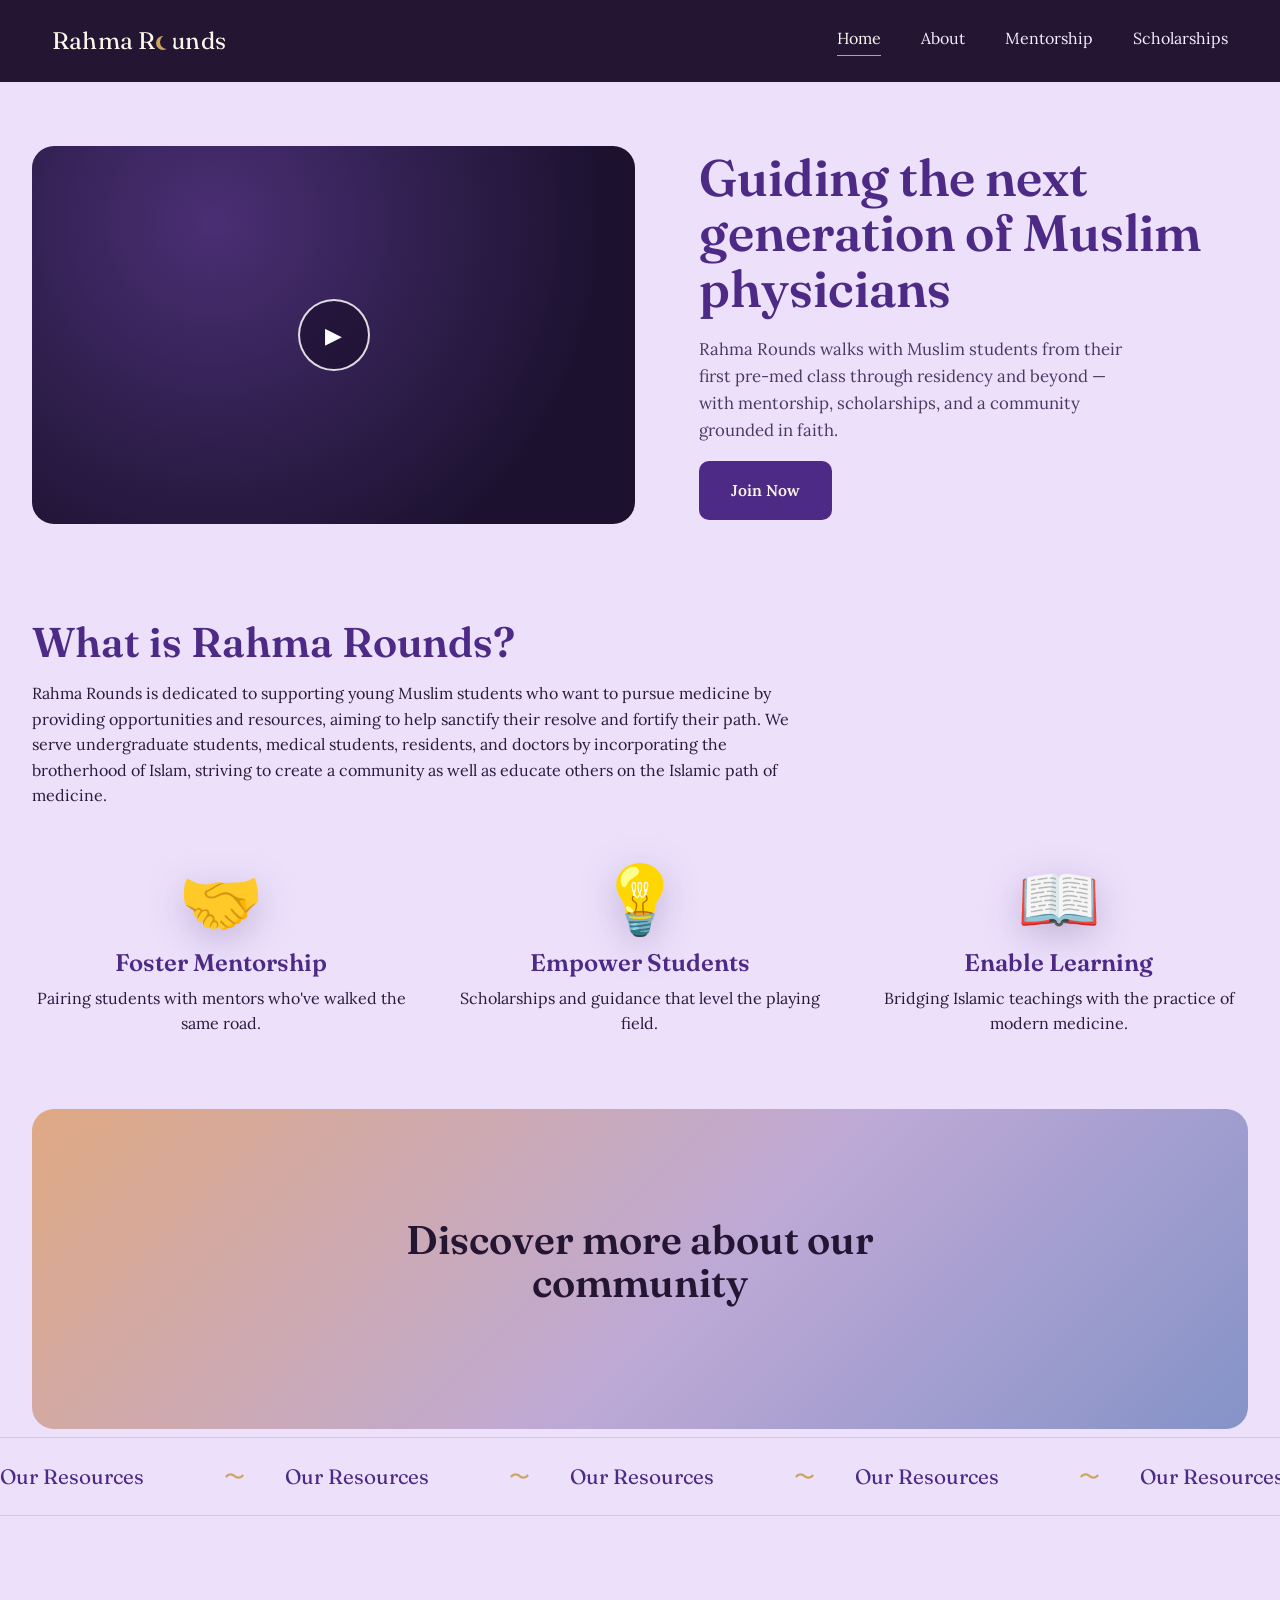
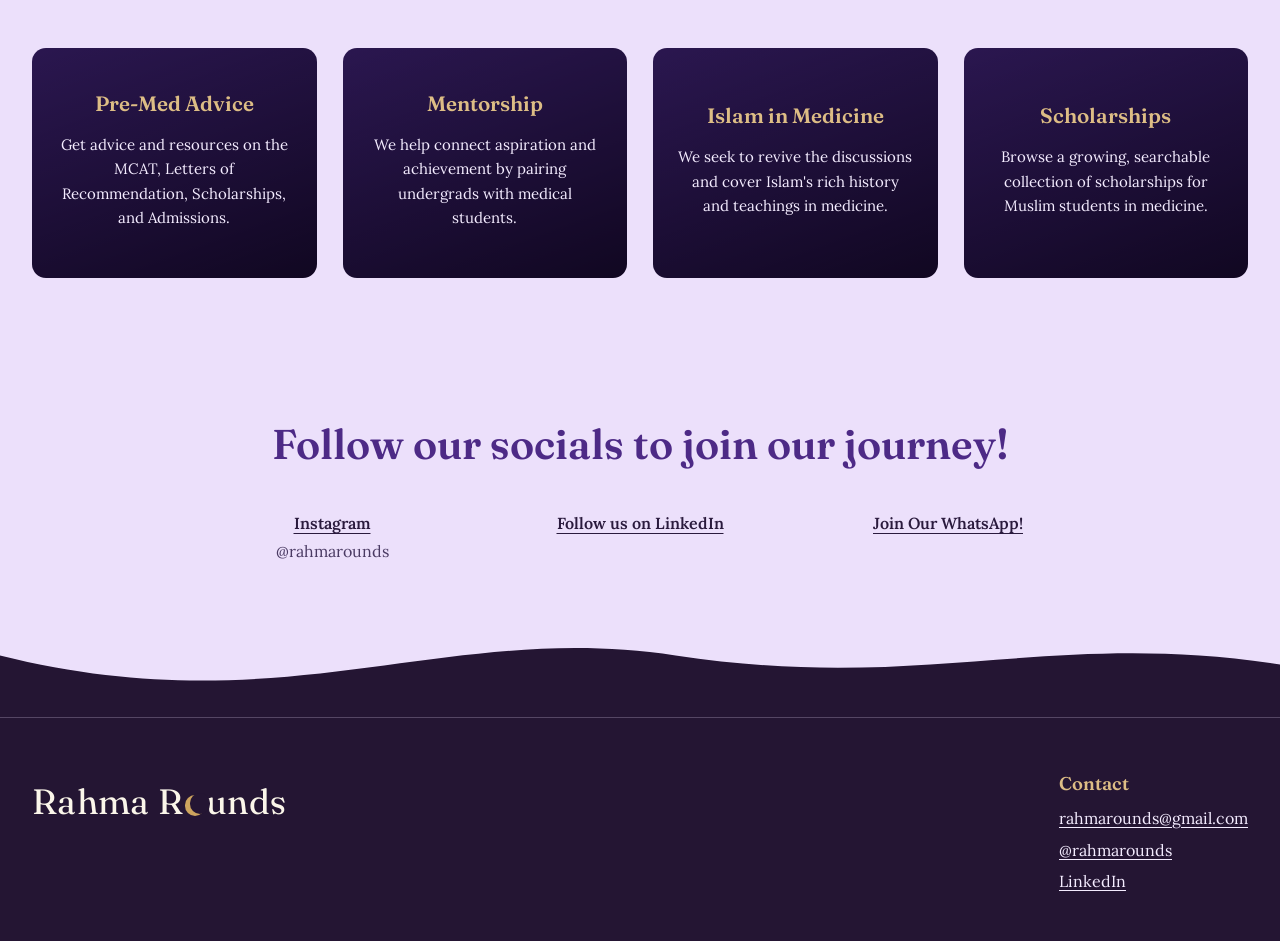
==== index.html @ 2706241c "initial upload" ====
<!DOCTYPE html>
<html lang="en">
<head>
<meta charset="UTF-8">
<meta name="viewport" content="width=device-width, initial-scale=1.0">
<title>Rahma Rounds — Guiding the Next Generation of Muslim Physicians</title>
<meta name="description" content="Rahma Rounds supports young Muslim students pursuing medicine through mentorship, scholarships, and community.">
<link rel="stylesheet" href="styles.css">
</head>
<body>

<header class="site-header">
  <div class="header-inner">
    <a href="index.html" class="logo">Rahma R<span class="moon"></span>unds</a>
    <nav class="main-nav">
      <a href="index.html" class="active">Home</a>
      <a href="about.html">About</a>
      <a href="mentorship.html">Mentorship</a>
      <a href="scholarships.html">Scholarships</a>
    </nav>
    <button class="nav-toggle" aria-label="Toggle menu">☰</button>
  </div>
</header>

<!-- HERO -->
<section class="hero">
  <div class="hero-grid">
    <div class="hero-media">
      <!-- Replace with your intro video poster. Upload as images/hero-poster.jpg -->
      <img src="images/hero-poster.jpg" alt="Rahma Rounds introduction video" onerror="this.style.display='none'">
      <div class="play-btn" aria-hidden="true">▶</div>
    </div>
    <div class="hero-content">
      <h1>Guiding the next generation of Muslim physicians</h1>
      <p class="lede">Rahma Rounds walks with Muslim students from their first pre-med class through residency and beyond — with mentorship, scholarships, and a community grounded in faith.</p>
      <a href="mentorship.html" class="btn btn-primary">Join Now</a>
    </div>
  </div>
</section>

<!-- WHAT IS RAHMA ROUNDS -->
<section class="section-tight">
  <div class="section-inner">
    <h2 class="section-title">What is Rahma Rounds?</h2>
    <p class="lede-block">Rahma Rounds is dedicated to supporting young Muslim students who want to pursue medicine by providing opportunities and resources, aiming to help sanctify their resolve and fortify their path. We serve undergraduate students, medical students, residents, and doctors by incorporating the brotherhood of Islam, striving to create a community as well as educate others on the Islamic path of medicine.</p>

    <div class="feature-grid">
      <div class="feature">
        <div class="emoji" aria-hidden="true">🤝</div>
        <h3>Foster Mentorship</h3>
        <p>Pairing students with mentors who've walked the same road.</p>
      </div>
      <div class="feature">
        <div class="emoji" aria-hidden="true">💡</div>
        <h3>Empower Students</h3>
        <p>Scholarships and guidance that level the playing field.</p>
      </div>
      <div class="feature">
        <div class="emoji" aria-hidden="true">📖</div>
        <h3>Enable Learning</h3>
        <p>Bridging Islamic teachings with the practice of modern medicine.</p>
      </div>
    </div>
  </div>
</section>

<!-- COMMUNITY BANNER -->
<!-- Replace background photo: upload as images/sky-banner.jpg (a wide, warm sky/skyline photo works well) -->
<div class="community-banner" style="background-image:url('images/sky-banner.jpg'), linear-gradient(135deg, #f2b78c, #cdb7e6 55%, #8f9fd6); background-size: cover; background-position: center;">
  <h2>Discover more about our community</h2>
</div>

<!-- MARQUEE -->
<div class="marquee" aria-hidden="true">
  <div class="marquee-track">
    <span>Our Resources</span><span>Our Resources</span><span>Our Resources</span>
    <span>Our Resources</span><span>Our Resources</span><span>Our Resources</span>
    <span>Our Resources</span><span>Our Resources</span><span>Our Resources</span>
    <span>Our Resources</span><span>Our Resources</span><span>Our Resources</span>
  </div>
</div>

<!-- RESOURCE CARDS -->
<section class="section">
  <div class="section-inner">
    <div class="resource-grid">
      <div class="resource-card">
        <h3>Pre-Med Advice</h3>
        <p>Get advice and resources on the MCAT, Letters of Recommendation, Scholarships, and Admissions.</p>
      </div>
      <div class="resource-card">
        <h3>Mentorship</h3>
        <p>We help connect aspiration and achievement by pairing undergrads with medical students.</p>
      </div>
      <div class="resource-card">
        <h3>Islam in Medicine</h3>
        <p>We seek to revive the discussions and cover Islam's rich history and teachings in medicine.</p>
      </div>
      <div class="resource-card">
        <h3>Scholarships</h3>
        <p>Browse a growing, searchable collection of scholarships for Muslim students in medicine.</p>
      </div>
    </div>
  </div>
</section>

<!-- SOCIALS -->
<section class="section-tight center">
  <div class="section-inner">
    <h2 class="section-title">Follow our socials to join our journey!</h2>
    <div class="socials-grid">
      <div>
        <a href="https://instagram.com/rahmarounds" target="_blank" rel="noopener">Instagram</a>
        <span class="handle">@rahmarounds</span>
      </div>
      <div>
        <a href="#" target="_blank" rel="noopener">Follow us on LinkedIn</a>
      </div>
      <div>
        <a href="#" target="_blank" rel="noopener">Join Our WhatsApp!</a>
      </div>
    </div>
  </div>
</section>

<div class="wave-divider">
  <svg viewBox="0 0 1440 110" preserveAspectRatio="none" xmlns="http://www.w3.org/2000/svg">
    <path style="fill: var(--plum-950)" d="M0,40 C 320,120 500,0 760,40 C 1040,82 1180,10 1440,50 L1440,110 L0,110 Z"></path>
  </svg>
</div>

<footer class="site-footer">
  <div class="footer-inner">
    <a href="index.html" class="logo">Rahma R<span class="moon"></span>unds</a>
    <div class="footer-contact">
      <h4>Contact</h4>
      <p><a href="mailto:rahmarounds@gmail.com">rahmarounds@gmail.com</a></p>
      <p><a href="https://instagram.com/rahmarounds" target="_blank" rel="noopener">@rahmarounds</a></p>
      <p><a href="#" target="_blank" rel="noopener">LinkedIn</a></p>
    </div>
  </div>
</footer>

<script src="script.js"></script>
</body>
</html>
---- styles.css ----
/* ===========================================================
   Rahma Rounds — shared stylesheet
   Design tokens live at the top. Edit these to retheme the site.
=========================================================== */

@import url('https://fonts.googleapis.com/css2?family=Fraunces:ital,opsz,wght@0,9..144,400;0,9..144,500;0,9..144,600;0,9..144,700;1,9..144,500&family=Lora:ital,wght@0,400;0,500;0,600;1,400&display=swap');

:root{
  /* Purples */
  --plum-950: #241533;   /* header / footer background */
  --plum-800: #3a2159;
  --purple-700: #4d2a86; /* headings, primary buttons */
  --purple-600: #5c359a;
  --card-purple: #3f2266cc; /* translucent card overlay on photo cards */

  /* Lavenders (page backgrounds) */
  --lav-100: #ece0fb;
  --lav-50: #f4ecff;

  /* Gold accent */
  --gold-400: #cda45e;
  --gold-300: #ddbd85;

  /* Neutrals */
  --cream: #fbf6ea;
  --ink: #2a1a3d;
  --ink-soft: #4a3a63;

  /* Type */
  --font-display: "Fraunces", "Iowan Old Style", Georgia, serif;
  --font-body: "Lora", Georgia, serif;

  /* Layout */
  --maxw: 1240px;
  --radius-lg: 22px;
  --radius-md: 14px;
}

*, *::before, *::after{ box-sizing: border-box; }
html{ scroll-behavior: smooth; }
body{
  margin: 0;
  background: var(--lav-100);
  color: var(--ink);
  font-family: var(--font-body);
  line-height: 1.6;
  -webkit-font-smoothing: antialiased;
}
img{ max-width: 100%; display: block; }
a{ color: inherit; text-decoration: none; }
ul{ list-style: none; margin: 0; padding: 0; }
h1, h2, h3, h4{
  font-family: var(--font-display);
  color: var(--purple-700);
  margin: 0 0 0.4em;
  line-height: 1.08;
  font-weight: 600;
}
p{ margin: 0 0 1em; }
.container{
  max-width: var(--maxw);
  margin: 0 auto;
  padding: 0 32px;
}
:focus-visible{
  outline: 3px solid var(--gold-400);
  outline-offset: 3px;
}
@media (prefers-reduced-motion: reduce){
  *{ animation-duration: 0.01ms !important; animation-iteration-count: 1 !important; transition-duration: 0.01ms !important; scroll-behavior: auto !important; }
}

/* ===================== Buttons ===================== */
.btn{
  display: inline-flex;
  align-items: center;
  gap: 8px;
  font-family: var(--font-body);
  font-weight: 600;
  font-size: 0.98rem;
  padding: 15px 30px;
  border-radius: 10px;
  border: 2px solid transparent;
  cursor: pointer;
  transition: transform 0.15s ease, background 0.2s ease, color 0.2s ease, border-color .2s ease;
}
.btn:hover{ transform: translateY(-2px); }
.btn-primary{
  background: var(--purple-700);
  color: var(--cream);
}
.btn-primary:hover{ background: var(--plum-950); }
.btn-outline{
  background: transparent;
  border-color: var(--purple-700);
  color: var(--purple-700);
}
.btn-outline:hover{ background: var(--purple-700); color: var(--cream); }
.btn-gold{
  background: var(--gold-400);
  color: var(--plum-950);
}
.btn-gold:hover{ background: var(--gold-300); }

/* ===================== Header / Nav ===================== */
.site-header{
  background: var(--plum-950);
  position: sticky;
  top: 0;
  z-index: 100;
}
.header-inner{
  max-width: var(--maxw);
  margin: 0 auto;
  padding: 22px 32px;
  display: flex;
  align-items: center;
  justify-content: space-between;
}
.logo{
  font-family: var(--font-display);
  font-size: 1.5rem;
  color: var(--cream);
  letter-spacing: 0.01em;
  white-space: nowrap;
}
.moon{
  display: inline-block;
  width: 0.58em;
  height: 0.58em;
  border-radius: 50%;
  background: var(--gold-400);
  position: relative;
  margin: 0 0.03em -0.05em;
}
.moon::after{
  content: "";
  position: absolute;
  top: -10%;
  left: 25%;
  width: 100%;
  height: 100%;
  border-radius: 50%;
  background: var(--plum-950);
}
.main-nav{
  display: flex;
  gap: 40px;
}
.main-nav a{
  color: var(--lav-50);
  font-size: 1rem;
  padding-bottom: 4px;
  border-bottom: 1px solid transparent;
  transition: color 0.2s ease, border-color 0.2s ease;
}
.main-nav a:hover{ color: var(--gold-300); }
.main-nav a.active{
  color: var(--cream);
  border-bottom-color: var(--gold-400);
}
.nav-toggle{
  display: none;
  background: none;
  border: none;
  color: var(--cream);
  font-size: 1.6rem;
  cursor: pointer;
}
@media (max-width: 860px){
  .nav-toggle{ display: block; }
  .main-nav{
    display: none;
    position: absolute;
    top: 100%;
    left: 0;
    right: 0;
    background: var(--plum-950);
    flex-direction: column;
    gap: 0;
    padding: 8px 0 20px;
  }
  .main-nav.open{ display: flex; }
  .main-nav a{
    padding: 14px 32px;
    border-bottom: 1px solid rgba(255,255,255,0.08);
  }
}

/* ===================== Wave divider ===================== */
.wave-divider{
  display: block;
  width: 100%;
  line-height: 0;
  background: var(--lav-100);
}
.wave-divider svg{ width: 100%; height: auto; display: block; }

/* ===================== Hero (landing) ===================== */
.hero{
  padding: 64px 32px 40px;
}
.hero-grid{
  max-width: var(--maxw);
  margin: 0 auto;
  display: grid;
  grid-template-columns: 1.1fr 1fr;
  gap: 64px;
  align-items: center;
}
.hero-media{
  position: relative;
  border-radius: var(--radius-lg);
  overflow: hidden;
  aspect-ratio: 16/10;
  background: radial-gradient(circle at 30% 20%, #4a2f74, #1c1230 75%);
}
.hero-media img{
  width: 100%; height: 100%; object-fit: cover;
}
.hero-media .play-btn{
  position: absolute;
  top: 50%; left: 50%;
  transform: translate(-50%, -50%);
  width: 72px; height: 72px;
  border-radius: 50%;
  background: rgba(20, 10, 35, 0.55);
  border: 2px solid rgba(255,255,255,0.85);
  display: flex; align-items: center; justify-content: center;
  cursor: pointer;
  color: #fff;
  font-size: 1.4rem;
}
.hero h1{
  font-size: clamp(2.2rem, 4vw, 3.2rem);
  color: var(--purple-700);
}
.hero .lede{
  font-size: 1.05rem;
  color: var(--ink-soft);
  max-width: 44ch;
}

/* ===================== Generic section ===================== */
.section{ padding: 88px 32px; }
.section-tight{ padding: 56px 32px; }
.section-inner{ max-width: var(--maxw); margin: 0 auto; }
.eyebrow{
  font-family: var(--font-body);
  color: var(--gold-400);
  text-transform: uppercase;
  letter-spacing: 0.14em;
  font-size: 0.8rem;
  font-weight: 600;
}
.section-title{ font-size: clamp(2rem, 3.4vw, 2.6rem); }
.center{ text-align: center; }
.lede-block{
  max-width: 78ch;
}

/* What is Rahma Rounds — feature row */
.feature-grid{
  display: grid;
  grid-template-columns: repeat(3, 1fr);
  gap: 40px;
  margin-top: 56px;
}
.feature{ text-align: center; }
.feature .emoji{
  font-size: 4.2rem;
  line-height: 1;
  margin-bottom: 18px;
  filter: drop-shadow(0 10px 18px rgba(74,45,110,0.25));
}
.feature h3{
  font-size: 1.5rem;
  color: var(--purple-700);
}

/* ===================== Community banner ===================== */
.community-banner{
  margin: 0 32px;
  border-radius: var(--radius-lg);
  overflow: hidden;
  position: relative;
  min-height: 320px;
  display: flex;
  align-items: center;
  justify-content: center;
  background: linear-gradient(135deg, #f2b78c, #cdb7e6 55%, #8f9fd6);
  background-size: cover;
  background-position: center;
}
.community-banner::after{
  content: "";
  position: absolute; inset: 0;
  background: rgba(20, 10, 35, 0.08);
}
.community-banner h2{
  position: relative;
  z-index: 1;
  color: var(--plum-950);
  text-align: center;
  font-size: clamp(1.8rem, 3.4vw, 2.5rem);
  max-width: 18ch;
}

/* ===================== Marquee ===================== */
.marquee{
  overflow: hidden;
  padding: 22px 0;
  border-top: 1px solid rgba(74,41,132,0.15);
  border-bottom: 1px solid rgba(74,41,132,0.15);
  margin-top: 8px;
}
.marquee-track{
  display: flex;
  width: max-content;
  animation: marquee 26s linear infinite;
  gap: 40px;
}
.marquee-track span{
  font-family: var(--font-display);
  font-size: 1.3rem;
  color: var(--purple-700);
  white-space: nowrap;
  display: flex;
  align-items: center;
  gap: 40px;
}
.marquee-track span::after{ content: "〜"; color: var(--gold-400); margin-left: 40px; }
@keyframes marquee{
  from{ transform: translateX(0); }
  to{ transform: translateX(-50%); }
}

/* ===================== Resource cards ===================== */
.resource-grid{
  display: grid;
  grid-template-columns: repeat(4, 1fr);
  gap: 26px;
  margin-top: 44px;
}
.resource-card{
  border-radius: var(--radius-md);
  padding: 30px 24px 34px;
  min-height: 230px;
  color: var(--cream);
  background: linear-gradient(180deg, var(--card-purple), var(--card-purple)),
              linear-gradient(160deg, #6b4a99, #2a1740);
  background-blend-mode: multiply;
  display: flex;
  flex-direction: column;
  gap: 10px;
  text-align: center;
  align-items: center;
  justify-content: center;
  transition: transform 0.2s ease;
}
.resource-card:hover{ transform: translateY(-6px); }
.resource-card h3{
  color: var(--gold-300);
  font-size: 1.3rem;
}
.resource-card p{ font-size: 0.94rem; color: var(--lav-50); margin: 0; }

/* ===================== Socials ===================== */
.socials-grid{
  display: grid;
  grid-template-columns: repeat(3, 1fr);
  gap: 24px;
  max-width: 900px;
  margin: 44px auto 0;
  text-align: center;
}
.socials-grid a{
  font-weight: 600;
  text-decoration: underline;
  text-underline-offset: 4px;
  color: var(--ink);
}
.socials-grid .handle{
  display: block;
  font-weight: 400;
  text-decoration: none;
  color: var(--ink-soft);
  margin-top: 2px;
}

/* ===================== Footer ===================== */
.site-footer{
  background: var(--plum-950);
  color: var(--lav-50);
  padding: 56px 32px 40px;
}
.footer-inner{
  max-width: var(--maxw);
  margin: 0 auto;
  display: flex;
  justify-content: space-between;
  align-items: flex-start;
  flex-wrap: wrap;
  gap: 32px;
}
.footer-inner .logo{ font-size: 2.2rem; }
.footer-contact h4{
  color: var(--gold-300);
  font-family: var(--font-display);
  margin-bottom: 12px;
  font-size: 1.15rem;
}
.footer-contact p, .footer-contact a{ color: var(--lav-50); margin: 0 0 6px; }
.footer-contact a{ text-decoration: underline; text-underline-offset: 3px; }

/* ===================== About page ===================== */
.about-hero{
  padding: 60px 32px 20px;
}
.about-grid{
  max-width: var(--maxw);
  margin: 0 auto;
  display: grid;
  grid-template-columns: 1fr 0.85fr;
  gap: 60px;
  align-items: center;
}
.about-grid .emoji-hero{
  font-size: 14rem;
  text-align: center;
  filter: drop-shadow(0 20px 30px rgba(60,30,90,0.3));
}
.mission-block{
  max-width: 820px;
  margin: 0 auto;
  text-align: center;
}
.mission-block h2{
  display: inline-block;
  border-bottom: 4px solid var(--gold-400);
  padding-bottom: 10px;
}
.here-for{
  display: grid;
  grid-template-columns: 1fr auto;
  gap: 40px;
  align-items: center;
  max-width: var(--maxw);
  margin: 0 auto;
}
.here-for ul{ display: flex; flex-direction: column; gap: 14px; font-size: 1.08rem; }
.here-for .emoji-side{ font-size: 8rem; text-align: center; }

/* ===================== Mentorship page ===================== */
.steps-grid{
  display: grid;
  grid-template-columns: repeat(3, 1fr);
  gap: 28px;
  margin-top: 48px;
}
.step-card{
  background: var(--cream);
  border: 1px solid rgba(74,41,132,0.15);
  border-radius: var(--radius-md);
  padding: 30px 26px;
}
.step-card .step-num{
  font-family: var(--font-display);
  font-size: 2.2rem;
  color: var(--gold-400);
  display: block;
  margin-bottom: 8px;
}
.track-grid{
  display: grid;
  grid-template-columns: 1fr 1fr;
  gap: 30px;
  margin-top: 40px;
}
.track-card{
  background: var(--plum-950);
  color: var(--lav-50);
  border-radius: var(--radius-lg);
  padding: 40px;
}
.track-card h3{ color: var(--gold-300); font-size: 1.6rem; }
.track-card ul{ margin-top: 16px; display: flex; flex-direction: column; gap: 10px; }
.track-card li::before{ content: "✧ "; color: var(--gold-400); }
.faq-item{
  border-bottom: 1px solid rgba(74,41,132,0.2);
  padding: 22px 0;
}
.faq-item h4{ color: var(--purple-700); margin-bottom: 8px; font-size: 1.1rem; }

/* ===================== Scholarships (blog) page ===================== */
.scholar-toolbar{
  display: flex;
  gap: 18px;
  align-items: center;
  flex-wrap: wrap;
  margin-top: 36px;
}
.search-wrap{
  flex: 1 1 320px;
  position: relative;
}
.search-wrap input{
  width: 100%;
  padding: 15px 20px 15px 46px;
  border-radius: 999px;
  border: 2px solid rgba(74,41,132,0.25);
  background: var(--cream);
  font-family: var(--font-body);
  font-size: 1rem;
  color: var(--ink);
}
.search-wrap input:focus{ border-color: var(--purple-700); outline: none; }
.search-wrap .icon{
  position: absolute;
  left: 18px; top: 50%;
  transform: translateY(-50%);
  color: var(--purple-700);
  pointer-events: none;
}
.tag-filters{
  display: flex;
  flex-wrap: wrap;
  gap: 10px;
  margin-top: 20px;
}
.tag-chip{
  border: 2px solid var(--purple-700);
  color: var(--purple-700);
  background: transparent;
  padding: 8px 18px;
  border-radius: 999px;
  font-family: var(--font-body);
  font-size: 0.9rem;
  cursor: pointer;
  transition: background .2s ease, color .2s ease;
}
.tag-chip:hover{ background: rgba(77,42,134,0.08); }
.tag-chip.active{
  background: var(--purple-700);
  color: var(--cream);
}
.results-count{
  margin: 22px 0 0;
  color: var(--ink-soft);
  font-size: 0.95rem;
}
.post-grid{
  display: grid;
  grid-template-columns: repeat(2, 1fr);
  gap: 28px;
  margin-top: 24px;
}
.post-card{
  background: var(--cream);
  border-radius: var(--radius-md);
  padding: 30px;
  border: 1px solid rgba(74,41,132,0.14);
  display: flex;
  flex-direction: column;
  gap: 12px;
}
.post-card .post-meta{
  display: flex;
  justify-content: space-between;
  font-size: 0.85rem;
  color: var(--gold-400);
  font-weight: 600;
  text-transform: uppercase;
  letter-spacing: 0.05em;
}
.post-card h3{ font-size: 1.4rem; }
.post-card .excerpt{ color: var(--ink-soft); font-size: 0.98rem; }
.post-card .post-tags{
  display: flex;
  flex-wrap: wrap;
  gap: 8px;
  margin-top: auto;
}
.post-card .post-tags span{
  background: rgba(77,42,134,0.1);
  color: var(--purple-700);
  padding: 4px 12px;
  border-radius: 999px;
  font-size: 0.78rem;
  font-weight: 600;
}
.post-card .post-link{
  margin-top: 6px;
  font-weight: 700;
  color: var(--purple-700);
  text-decoration: underline;
  text-underline-offset: 3px;
}
.empty-state{
  text-align: center;
  padding: 60px 20px;
  color: var(--ink-soft);
  display: none;
}
.empty-state.show{ display: block; }

/* ===================== Responsive ===================== */
@media (max-width: 900px){
  .hero-grid, .about-grid, .here-for, .track-grid{ grid-template-columns: 1fr; }
  .feature-grid{ grid-template-columns: 1fr; gap: 44px; }
  .resource-grid{ grid-template-columns: 1fr 1fr; }
  .socials-grid{ grid-template-columns: 1fr; }
  .steps-grid{ grid-template-columns: 1fr; }
  .post-grid{ grid-template-columns: 1fr; }
  .footer-inner{ flex-direction: column; }
  .about-grid .emoji-hero{ font-size: 8rem; }
}
@media (max-width: 560px){
  .resource-grid{ grid-template-columns: 1fr; }
  .hero, .section{ padding-left: 20px; padding-right: 20px; }
  .container{ padding: 0 20px; }
}
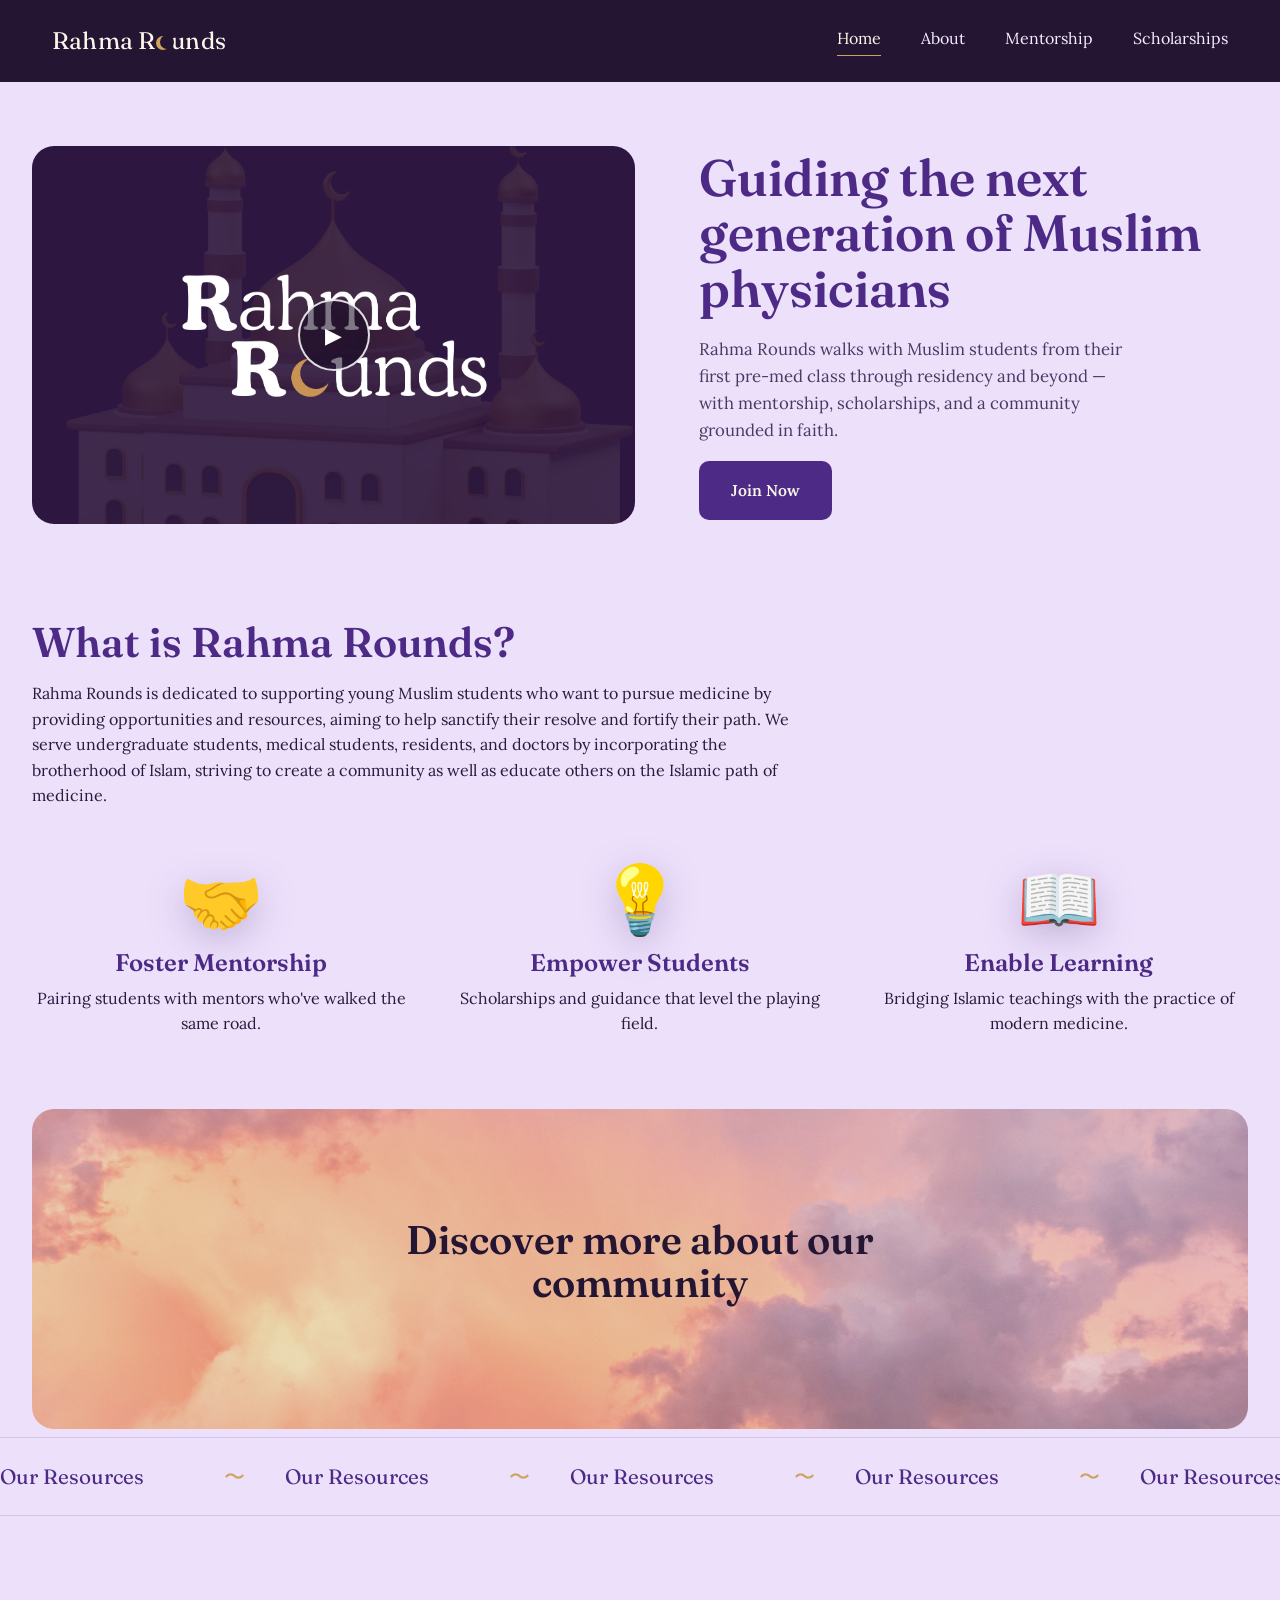
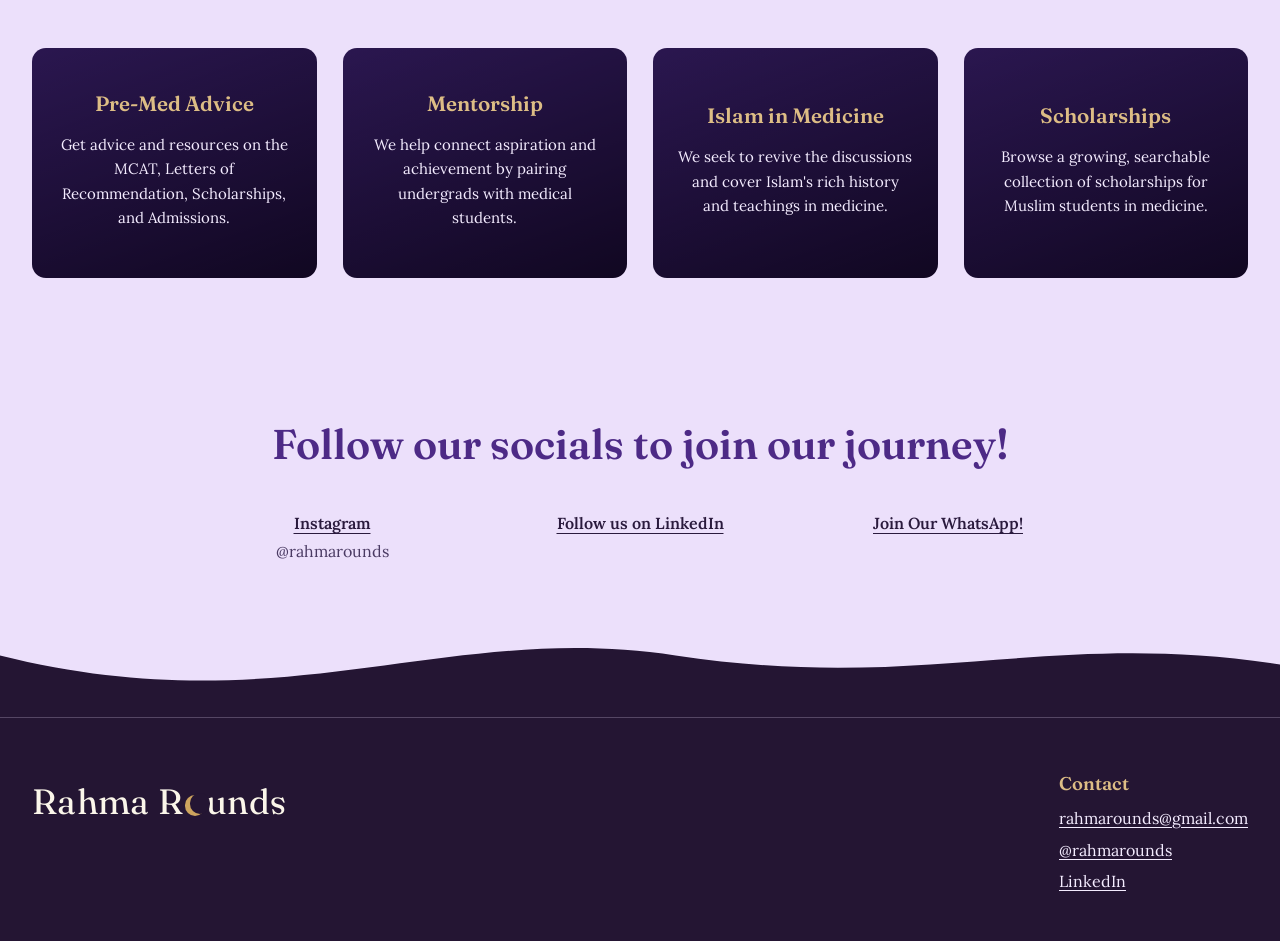
==== commit 73a31b23: "Removed image folder path" ====
--- a/index.html
+++ b/index.html
@@ -26,8 +26,7 @@
 <section class="hero">
   <div class="hero-grid">
     <div class="hero-media">
-      <!-- Replace with your intro video poster. Upload as images/hero-poster.jpg -->
-      <img src="images/hero-poster.jpg" alt="Rahma Rounds introduction video" onerror="this.style.display='none'">
+      <img src="hero-poster.jpg" alt="Rahma Rounds introduction video" onerror="this.style.display='none'">
       <div class="play-btn" aria-hidden="true">▶</div>
     </div>
     <div class="hero-content">
@@ -65,8 +64,7 @@
 </section>
 
 <!-- COMMUNITY BANNER -->
-<!-- Replace background photo: upload as images/sky-banner.jpg (a wide, warm sky/skyline photo works well) -->
-<div class="community-banner" style="background-image:url('images/sky-banner.jpg'), linear-gradient(135deg, #f2b78c, #cdb7e6 55%, #8f9fd6); background-size: cover; background-position: center;">
+<div class="community-banner" style="background-image:url('sky-banner.jpg'), linear-gradient(135deg, #f2b78c, #cdb7e6 55%, #8f9fd6); background-size: cover; background-position: center;">
   <h2>Discover more about our community</h2>
 </div>
 
@@ -136,7 +134,7 @@
       <h4>Contact</h4>
       <p><a href="mailto:rahmarounds@gmail.com">rahmarounds@gmail.com</a></p>
       <p><a href="https://instagram.com/rahmarounds" target="_blank" rel="noopener">@rahmarounds</a></p>
-      <p><a href="#" target="_blank" rel="noopener">LinkedIn</a></p>
+      <p><a href="https://www.linkedin.com/company/rahma-rounds" target="_blank" rel="noopener">LinkedIn</a></p>
     </div>
   </div>
 </footer>
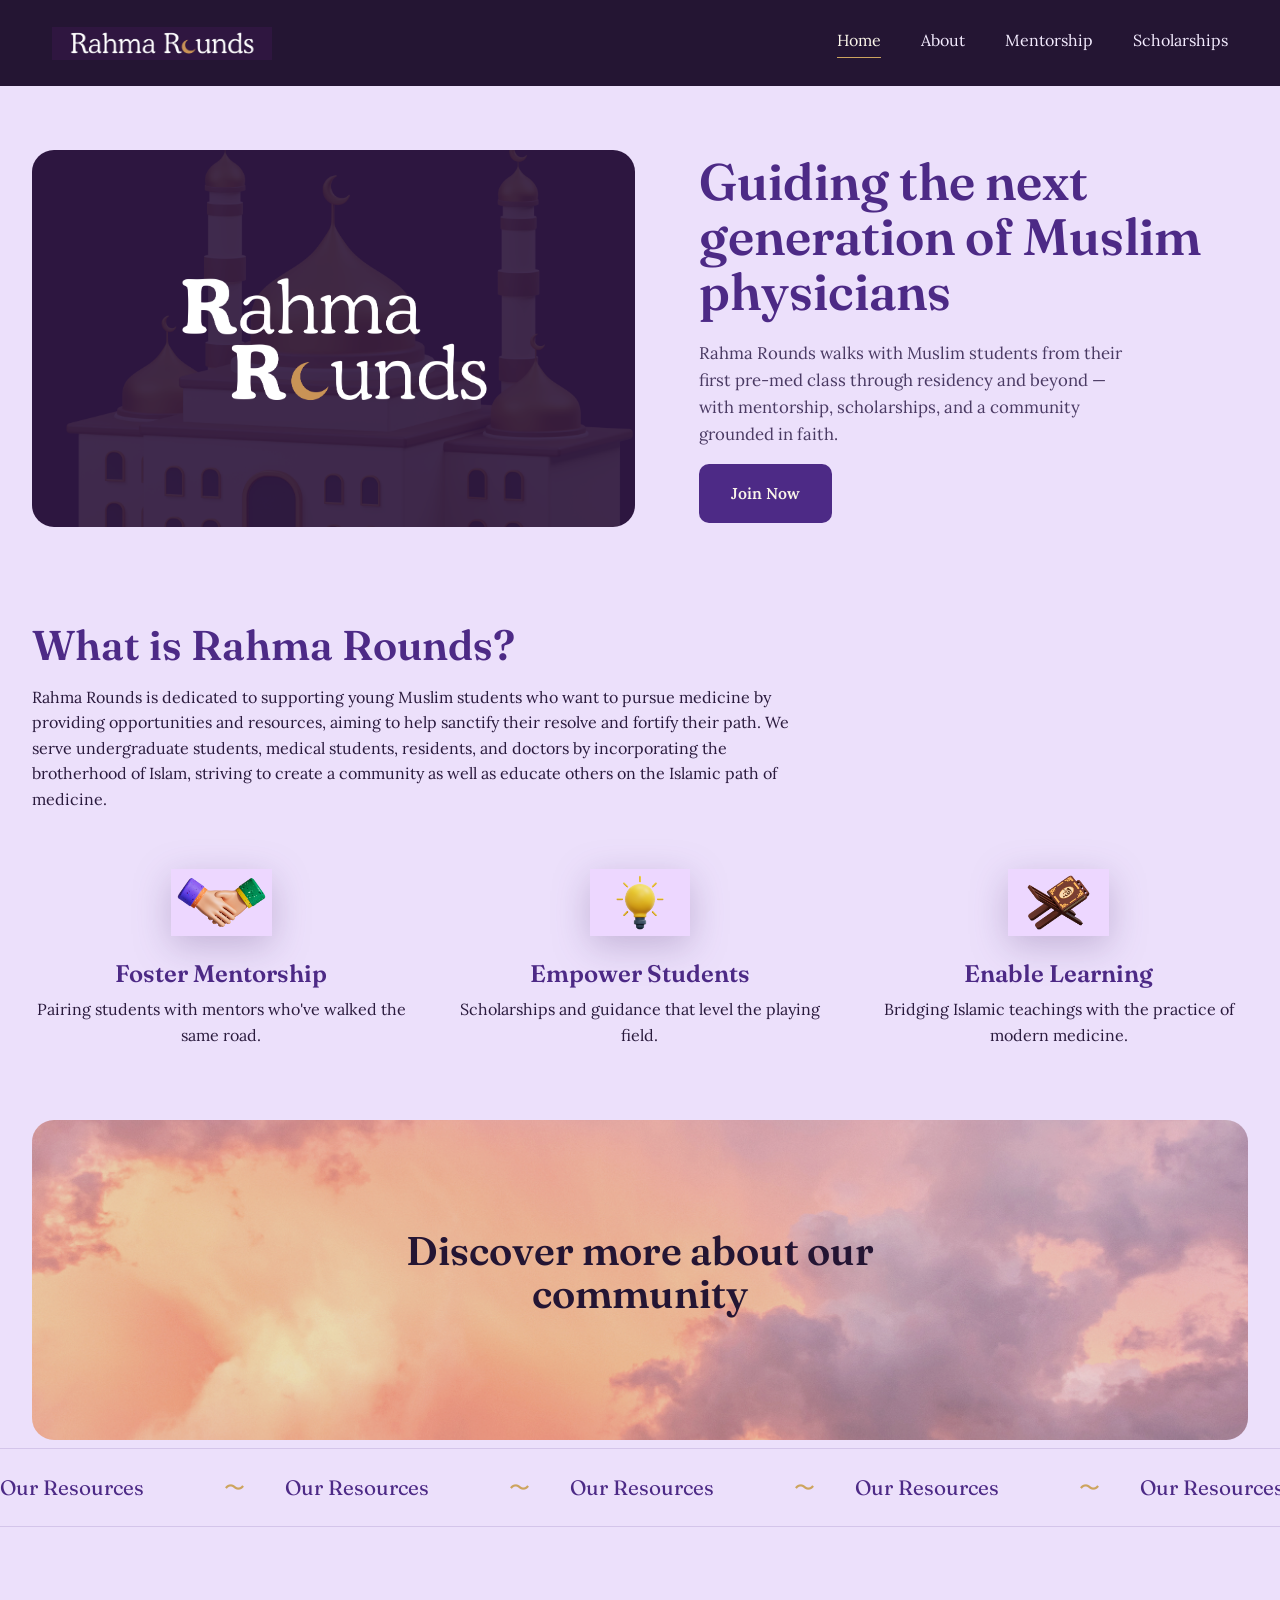
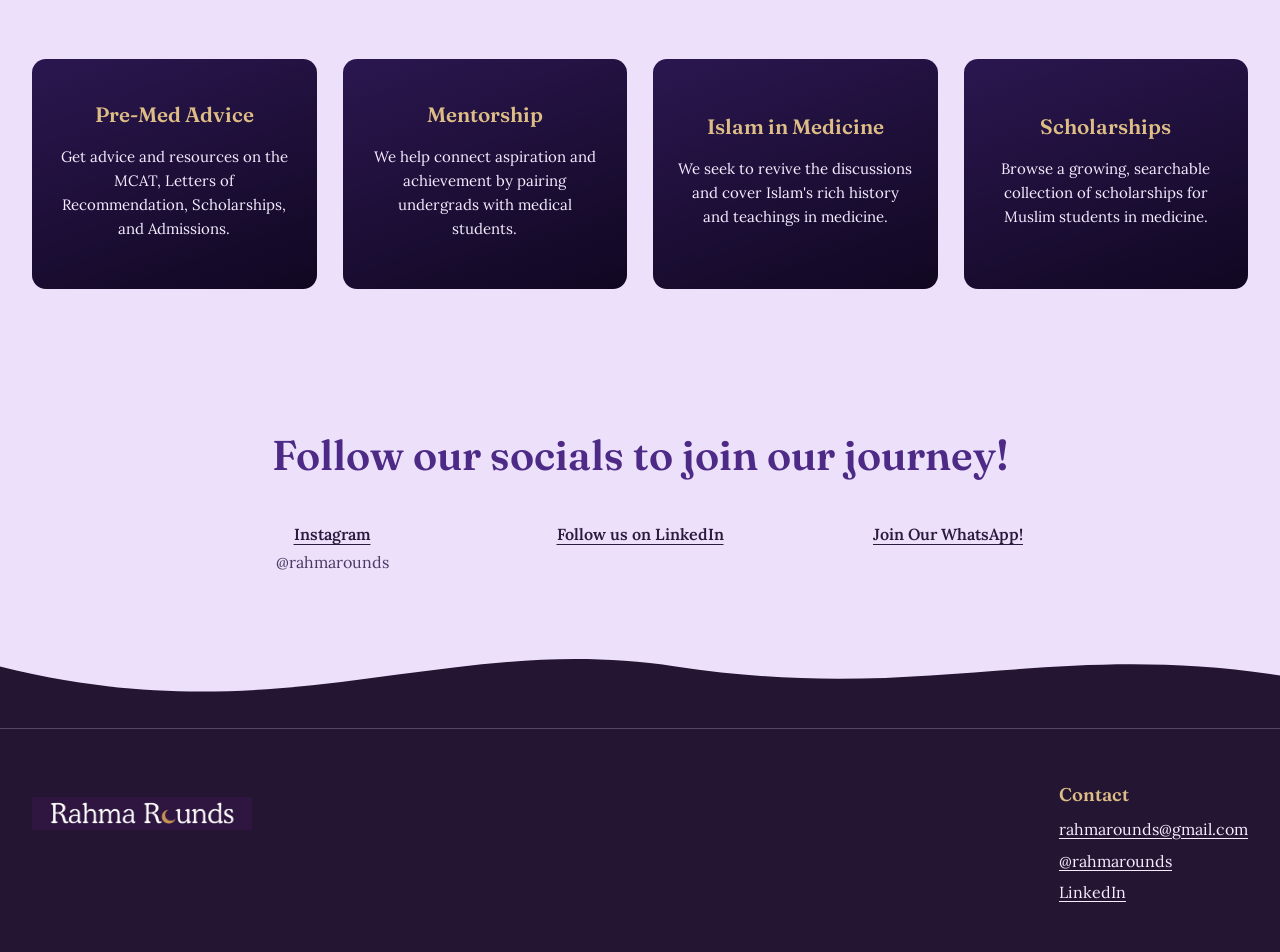
==== commit d7c1a906: "Fixed images for emojis" ====
--- a/index.html
+++ b/index.html
@@ -11,7 +11,12 @@
 
 <header class="site-header">
   <div class="header-inner">
-    <a href="index.html" class="logo">Rahma R<span class="moon"></span>unds</a>
+    <a href="index.html" class="logo-link" aria-label="Rahma Rounds — home">
+      <img src="logo.png" alt="Rahma Rounds" class="logo-img"
+           onload="this.style.display='inline-block'; this.nextElementSibling.style.display='none';"
+           onerror="this.style.display='none';">
+      <span class="logo">Rahma R<span class="moon"></span>unds</span>
+    </a>
     <nav class="main-nav">
       <a href="index.html" class="active">Home</a>
       <a href="about.html">About</a>
@@ -26,8 +31,7 @@
 <section class="hero">
   <div class="hero-grid">
     <div class="hero-media">
-      <img src="hero-poster.jpg" alt="Rahma Rounds introduction video" onerror="this.style.display='none'">
-      <div class="play-btn" aria-hidden="true">▶</div>
+      <img src="hero-poster.jpg" alt="Rahma Rounds community" onerror="this.style.display='none'">
     </div>
     <div class="hero-content">
       <h1>Guiding the next generation of Muslim physicians</h1>
@@ -45,17 +49,32 @@
 
     <div class="feature-grid">
       <div class="feature">
-        <div class="emoji" aria-hidden="true">🤝</div>
+        <div class="icon-slot">
+          <img src="icon-mentorship.png" alt="" class="icon-img"
+               onload="this.style.display='inline-block'; this.nextElementSibling.style.display='none';"
+               onerror="this.style.display='none';">
+          <span class="emoji" aria-hidden="true">🤝</span>
+        </div>
         <h3>Foster Mentorship</h3>
         <p>Pairing students with mentors who've walked the same road.</p>
       </div>
       <div class="feature">
-        <div class="emoji" aria-hidden="true">💡</div>
+        <div class="icon-slot">
+          <img src="icon-empower.png" alt="" class="icon-img"
+               onload="this.style.display='inline-block'; this.nextElementSibling.style.display='none';"
+               onerror="this.style.display='none';">
+          <span class="emoji" aria-hidden="true">💡</span>
+        </div>
         <h3>Empower Students</h3>
         <p>Scholarships and guidance that level the playing field.</p>
       </div>
       <div class="feature">
-        <div class="emoji" aria-hidden="true">📖</div>
+        <div class="icon-slot">
+          <img src="icon-learning.png" alt="" class="icon-img"
+               onload="this.style.display='inline-block'; this.nextElementSibling.style.display='none';"
+               onerror="this.style.display='none';">
+          <span class="emoji" aria-hidden="true">📖</span>
+        </div>
         <h3>Enable Learning</h3>
         <p>Bridging Islamic teachings with the practice of modern medicine.</p>
       </div>
@@ -112,10 +131,10 @@
         <span class="handle">@rahmarounds</span>
       </div>
       <div>
-        <a href="#" target="_blank" rel="noopener">Follow us on LinkedIn</a>
+        <a href="https://www.linkedin.com/company/rahma-rounds" target="_blank" rel="noopener">Follow us on LinkedIn</a>
       </div>
       <div>
-        <a href="#" target="_blank" rel="noopener">Join Our WhatsApp!</a>
+        <a href="https://docs.google.com/forms/d/e/1FAIpQLSc7GJRmUcCKKSubIZo6z7U_lhyujhrfehx-q_x-npqA0JdBIQ/viewform?usp=sf_link" target="_blank" rel="noopener">Join Our WhatsApp!</a>
       </div>
     </div>
   </div>
@@ -129,7 +148,12 @@
 
 <footer class="site-footer">
   <div class="footer-inner">
-    <a href="index.html" class="logo">Rahma R<span class="moon"></span>unds</a>
+    <a href="index.html" class="logo-link" aria-label="Rahma Rounds — home">
+      <img src="logo.png" alt="Rahma Rounds" class="logo-img"
+           onload="this.style.display='inline-block'; this.nextElementSibling.style.display='none';"
+           onerror="this.style.display='none';">
+      <span class="logo">Rahma R<span class="moon"></span>unds</span>
+    </a>
     <div class="footer-contact">
       <h4>Contact</h4>
       <p><a href="mailto:rahmarounds@gmail.com">rahmarounds@gmail.com</a></p>
--- a/styles.css
+++ b/styles.css
@@ -124,6 +124,18 @@
   letter-spacing: 0.01em;
   white-space: nowrap;
 }
+.logo-link{
+  display: inline-flex;
+  align-items: center;
+}
+.logo-img{
+  display: none; /* shown via onload once logo.png is found */
+  height: 42px;
+  width: auto;
+  max-width: 220px;
+  object-fit: contain;
+}
+.footer-inner .logo-img{ height: 56px; }
 .moon{
   display: inline-block;
   width: 0.58em;
@@ -270,9 +282,19 @@
 .feature .emoji{
   font-size: 4.2rem;
   line-height: 1;
+  filter: drop-shadow(0 10px 18px rgba(74,45,110,0.25));
+}
+.icon-slot{
   margin-bottom: 18px;
+}
+.icon-img{
+  display: none; /* shown via onload once a matching image is found */
+  width: auto;
+  object-fit: contain;
+  margin: 0 auto;
   filter: drop-shadow(0 10px 18px rgba(74,45,110,0.25));
 }
+.feature .icon-img{ height: 4.2rem; }
 .feature h3{
   font-size: 1.5rem;
   color: var(--purple-700);
@@ -430,6 +452,11 @@
   text-align: center;
   filter: drop-shadow(0 20px 30px rgba(60,30,90,0.3));
 }
+.icon-slot--hero{
+  text-align: center;
+  margin-bottom: 0;
+}
+.icon-img--hero{ height: 14rem; }
 .mission-block{
   max-width: 820px;
   margin: 0 auto;
@@ -450,6 +477,8 @@
 }
 .here-for ul{ display: flex; flex-direction: column; gap: 14px; font-size: 1.08rem; }
 .here-for .emoji-side{ font-size: 8rem; text-align: center; }
+.here-for .icon-slot--side{ text-align: center; }
+.here-for .icon-img--side{ height: 8rem; }
 
 /* ===================== Mentorship page ===================== */
 .steps-grid{
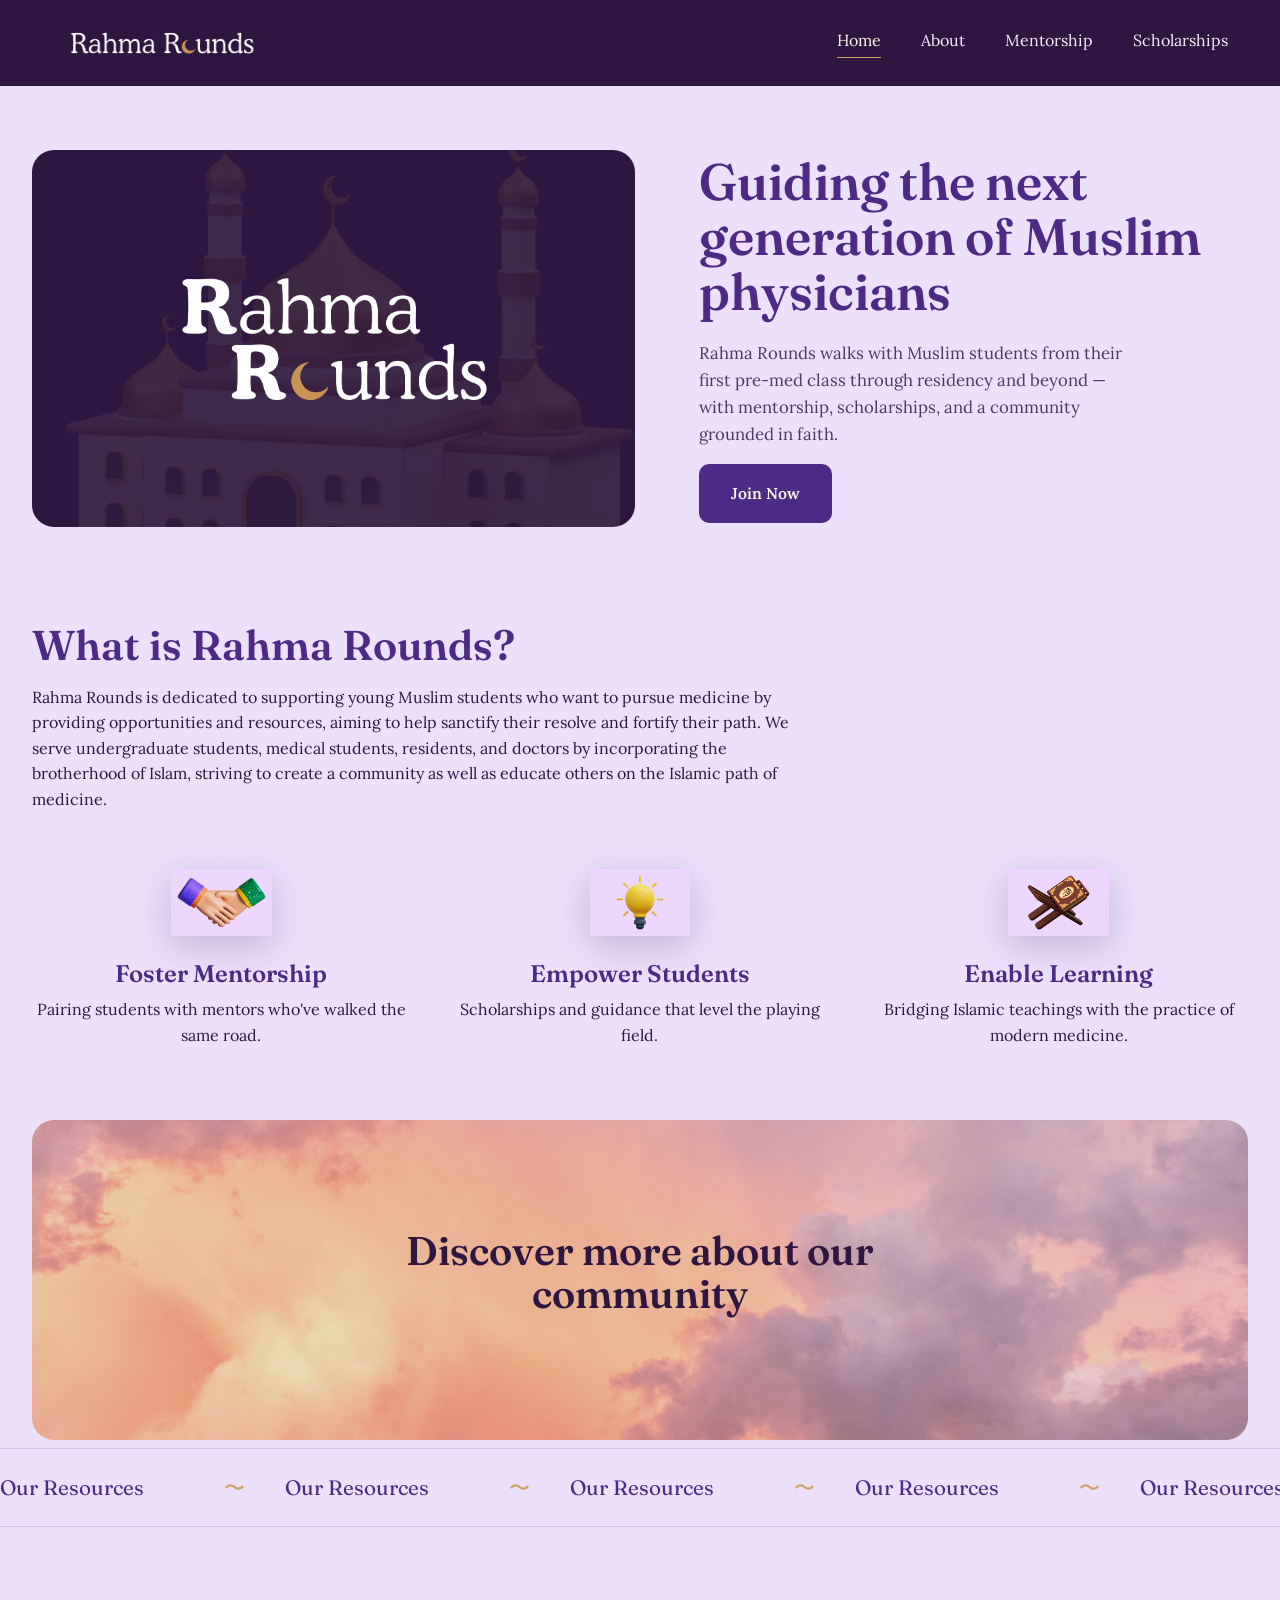
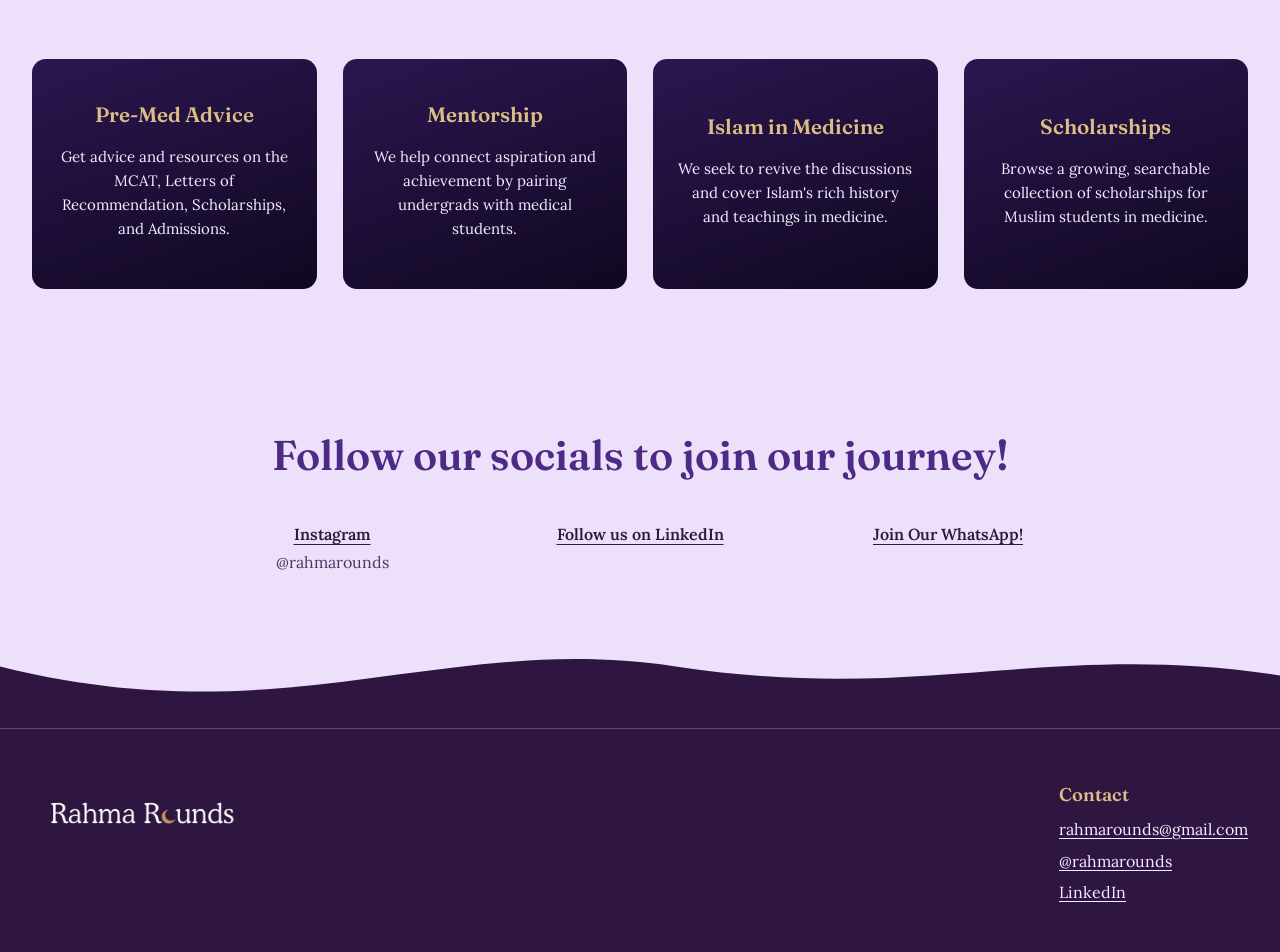
==== commit e1087998: "fixed logo and added favicon" ====
--- a/index.html
+++ b/index.html
@@ -5,6 +5,7 @@
 <meta name="viewport" content="width=device-width, initial-scale=1.0">
 <title>Rahma Rounds — Guiding the Next Generation of Muslim Physicians</title>
 <meta name="description" content="Rahma Rounds supports young Muslim students pursuing medicine through mentorship, scholarships, and community.">
+<link rel="icon" type="image/png" href="favicon.png">
 <link rel="stylesheet" href="styles.css">
 </head>
 <body>
@@ -12,7 +13,7 @@
 <header class="site-header">
   <div class="header-inner">
     <a href="index.html" class="logo-link" aria-label="Rahma Rounds — home">
-      <img src="logo.png" alt="Rahma Rounds" class="logo-img"
+      <img src="logo.png" alt="Rahma Rounds" class="logo-img" style="display:none;"
            onload="this.style.display='inline-block'; this.nextElementSibling.style.display='none';"
            onerror="this.style.display='none';">
       <span class="logo">Rahma R<span class="moon"></span>unds</span>
@@ -50,7 +51,7 @@
     <div class="feature-grid">
       <div class="feature">
         <div class="icon-slot">
-          <img src="icon-mentorship.png" alt="" class="icon-img"
+          <img src="icon-mentorship.png" alt="" class="icon-img" style="display:none;"
                onload="this.style.display='inline-block'; this.nextElementSibling.style.display='none';"
                onerror="this.style.display='none';">
           <span class="emoji" aria-hidden="true">🤝</span>
@@ -60,7 +61,7 @@
       </div>
       <div class="feature">
         <div class="icon-slot">
-          <img src="icon-empower.png" alt="" class="icon-img"
+          <img src="icon-empower.png" alt="" class="icon-img" style="display:none;"
                onload="this.style.display='inline-block'; this.nextElementSibling.style.display='none';"
                onerror="this.style.display='none';">
           <span class="emoji" aria-hidden="true">💡</span>
@@ -70,7 +71,7 @@
       </div>
       <div class="feature">
         <div class="icon-slot">
-          <img src="icon-learning.png" alt="" class="icon-img"
+          <img src="icon-learning.png" alt="" class="icon-img" style="display:none;"
                onload="this.style.display='inline-block'; this.nextElementSibling.style.display='none';"
                onerror="this.style.display='none';">
           <span class="emoji" aria-hidden="true">📖</span>
@@ -149,7 +150,7 @@
 <footer class="site-footer">
   <div class="footer-inner">
     <a href="index.html" class="logo-link" aria-label="Rahma Rounds — home">
-      <img src="logo.png" alt="Rahma Rounds" class="logo-img"
+      <img src="logo.png" alt="Rahma Rounds" class="logo-img" style="display:none;"
            onload="this.style.display='inline-block'; this.nextElementSibling.style.display='none';"
            onerror="this.style.display='none';">
       <span class="logo">Rahma R<span class="moon"></span>unds</span>
--- a/styles.css
+++ b/styles.css
@@ -7,7 +7,7 @@
 
 :root{
   /* Purples */
-  --plum-950: #241533;   /* header / footer background */
+  --plum-950: #2f1640;   /* header / footer background */
   --plum-800: #3a2159;
   --purple-700: #4d2a86; /* headings, primary buttons */
   --purple-600: #5c359a;
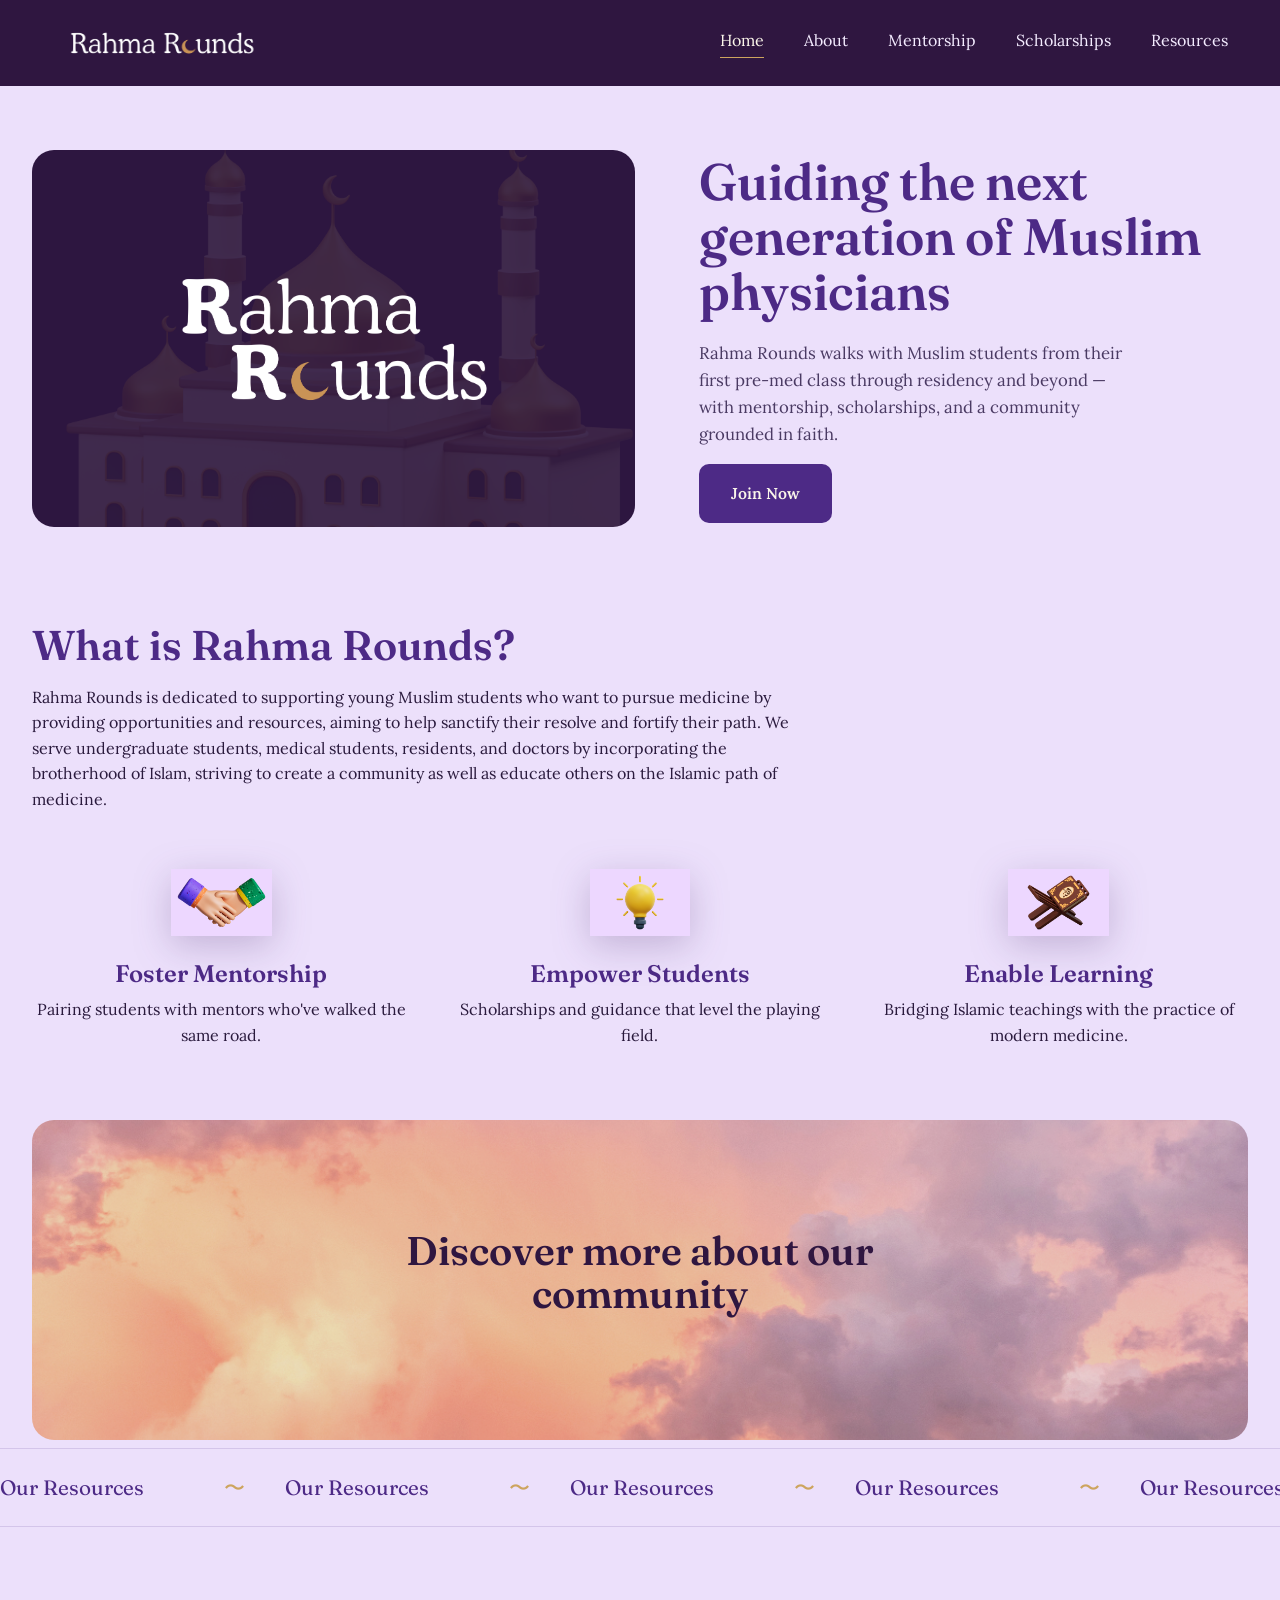
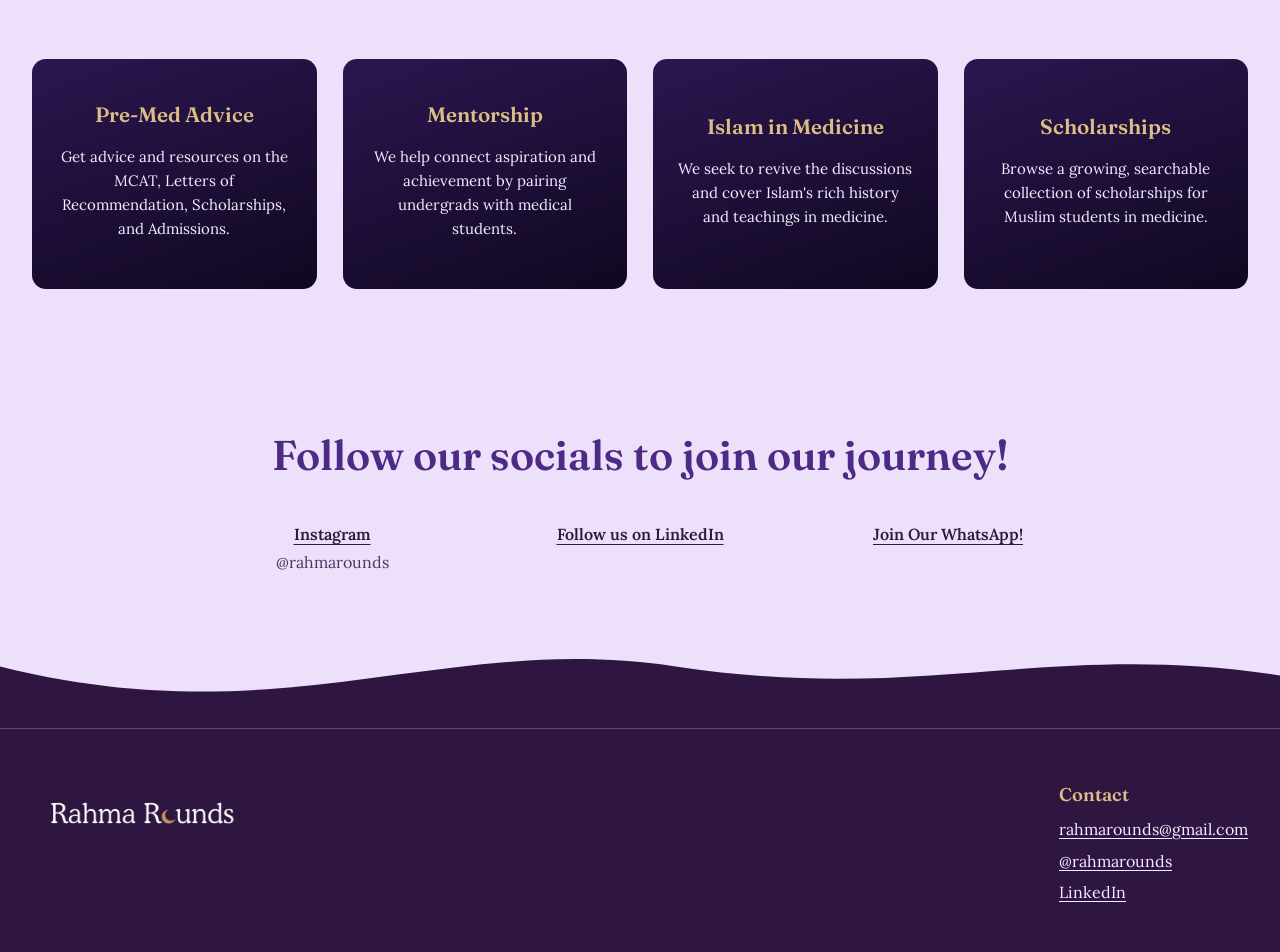
==== commit 59d3d965: "Mental Health resources and resources landing" ====
--- a/index.html
+++ b/index.html
@@ -23,6 +23,7 @@
       <a href="about.html">About</a>
       <a href="mentorship.html">Mentorship</a>
       <a href="scholarships.html">Scholarships</a>
+    <a href="resources.html">Resources</a>
     </nav>
     <button class="nav-toggle" aria-label="Toggle menu">☰</button>
   </div>
--- a/styles.css
+++ b/styles.css
@@ -633,11 +633,87 @@
 }
 .empty-state.show{ display: block; }
 
+/* ===================== Resources hub page ===================== */
+.hub-grid{
+  display: grid;
+  grid-template-columns: repeat(3, 1fr);
+  gap: 26px;
+  margin-top: 44px;
+}
+.hub-card{
+  display: flex;
+  flex-direction: column;
+  gap: 10px;
+  background: var(--cream);
+  border: 1px solid rgba(74,41,132,0.15);
+  border-radius: var(--radius-md);
+  padding: 36px 30px;
+  transition: transform 0.2s ease, box-shadow 0.2s ease;
+}
+.hub-card:hover{
+  transform: translateY(-6px);
+  box-shadow: 0 16px 30px rgba(47,22,64,0.14);
+}
+.hub-icon{ font-size: 3rem; line-height: 1; margin-bottom: 6px; }
+.hub-card h3{ font-size: 1.4rem; }
+.hub-card p{ color: var(--ink-soft); font-size: 0.98rem; }
+.hub-link{
+  margin-top: auto;
+  padding-top: 8px;
+  font-weight: 700;
+  color: var(--purple-700);
+}
+
+/* ===================== Crisis callout ===================== */
+.crisis-box{
+  background: var(--plum-950);
+  color: var(--lav-50);
+  border-radius: var(--radius-md);
+  padding: 28px 32px;
+  border-left: 6px solid var(--gold-400);
+}
+.crisis-box h3{ color: var(--gold-300); margin-bottom: 8px; font-size: 1.2rem; }
+.crisis-box p{ margin: 0; color: var(--lav-50); }
+.crisis-box strong{ color: var(--cream); }
+
+/* ===================== Roadmap list ===================== */
+.roadmap-list{
+  margin: 20px 0 0;
+  padding-left: 0;
+  counter-reset: roadmap;
+  display: flex;
+  flex-direction: column;
+  gap: 16px;
+}
+.roadmap-list li{
+  list-style: none;
+  counter-increment: roadmap;
+  position: relative;
+  padding-left: 46px;
+  color: var(--ink-soft);
+}
+.roadmap-list li::before{
+  content: counter(roadmap);
+  position: absolute;
+  left: 0; top: -2px;
+  width: 32px; height: 32px;
+  border-radius: 50%;
+  background: var(--purple-700);
+  color: var(--cream);
+  font-family: var(--font-display);
+  font-weight: 600;
+  display: flex;
+  align-items: center;
+  justify-content: center;
+}
+.roadmap-list strong{ color: var(--purple-700); }
+
 /* ===================== Responsive ===================== */
 @media (max-width: 900px){
   .hero-grid, .about-grid, .here-for, .track-grid{ grid-template-columns: 1fr; }
   .feature-grid{ grid-template-columns: 1fr; gap: 44px; }
   .resource-grid{ grid-template-columns: 1fr 1fr; }
+  .hub-grid{ grid-template-columns: 1fr; }
   .socials-grid{ grid-template-columns: 1fr; }
   .steps-grid{ grid-template-columns: 1fr; }
   .post-grid{ grid-template-columns: 1fr; }
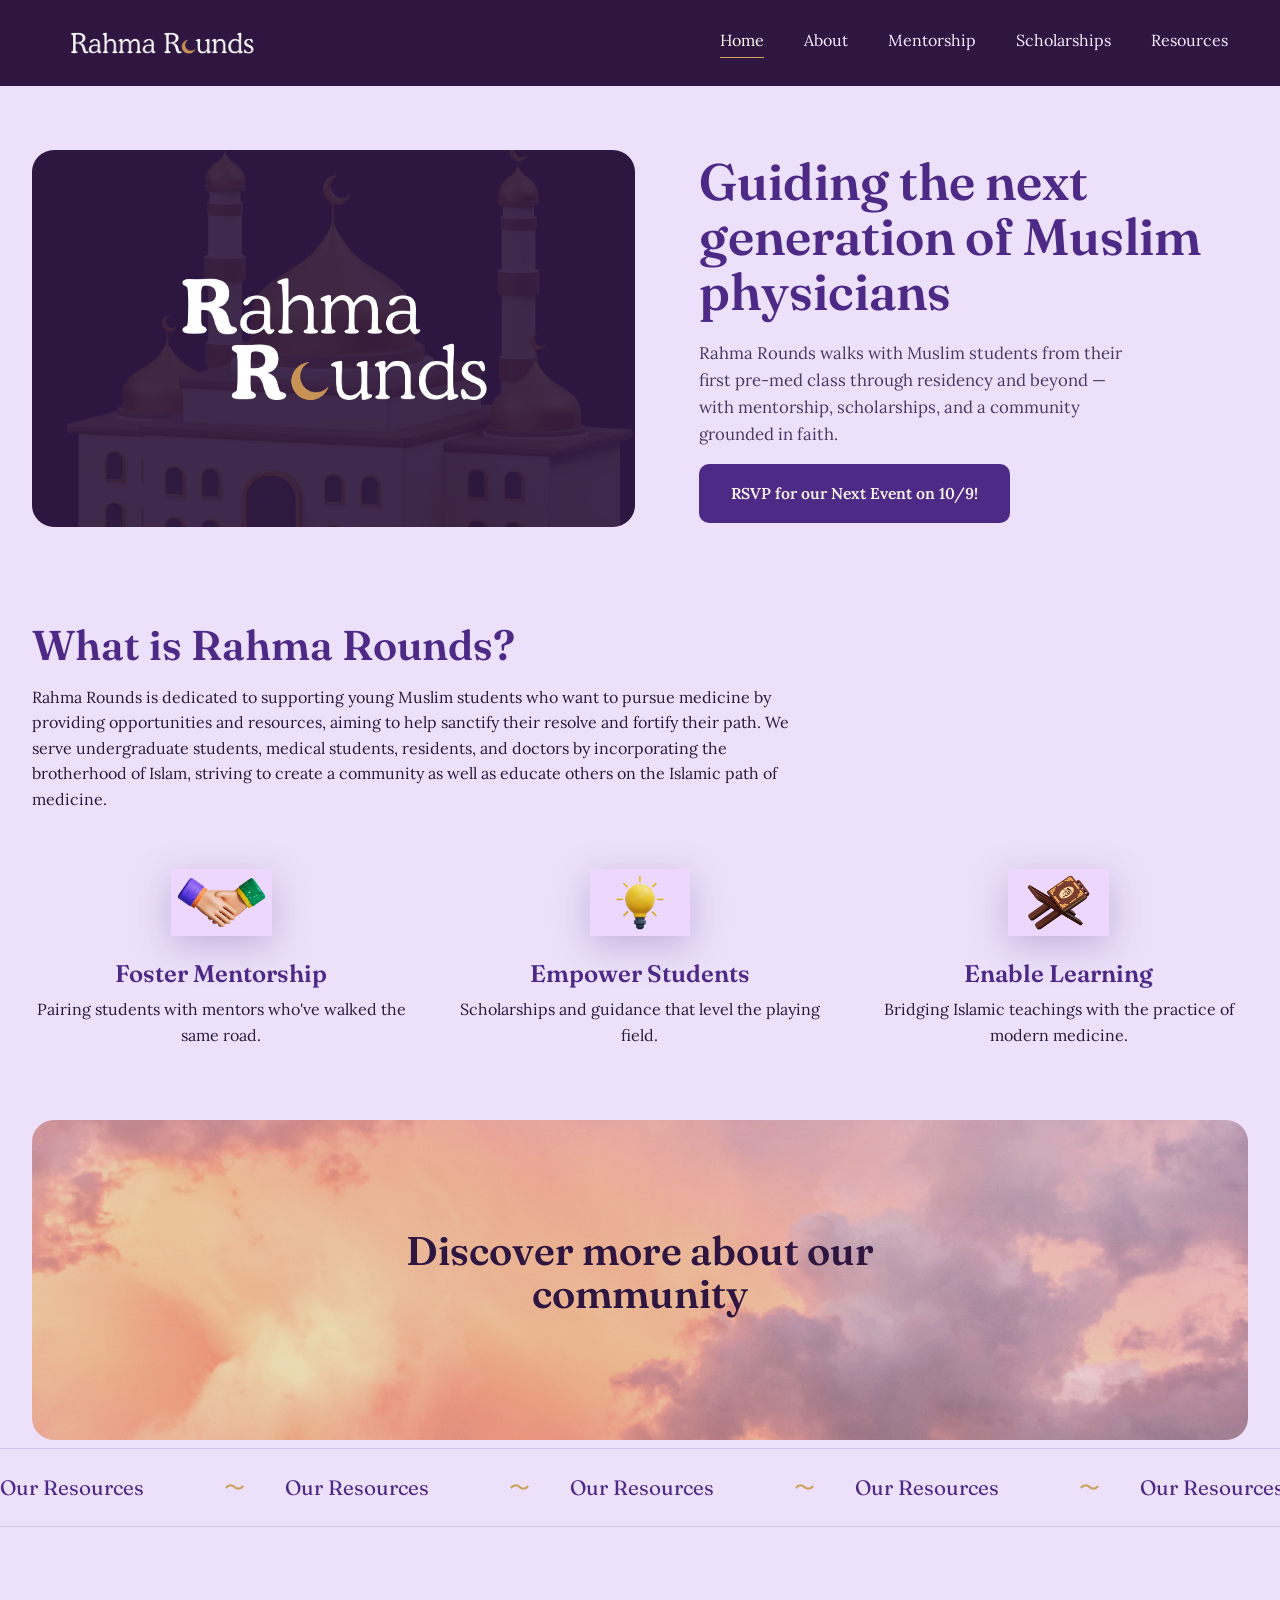
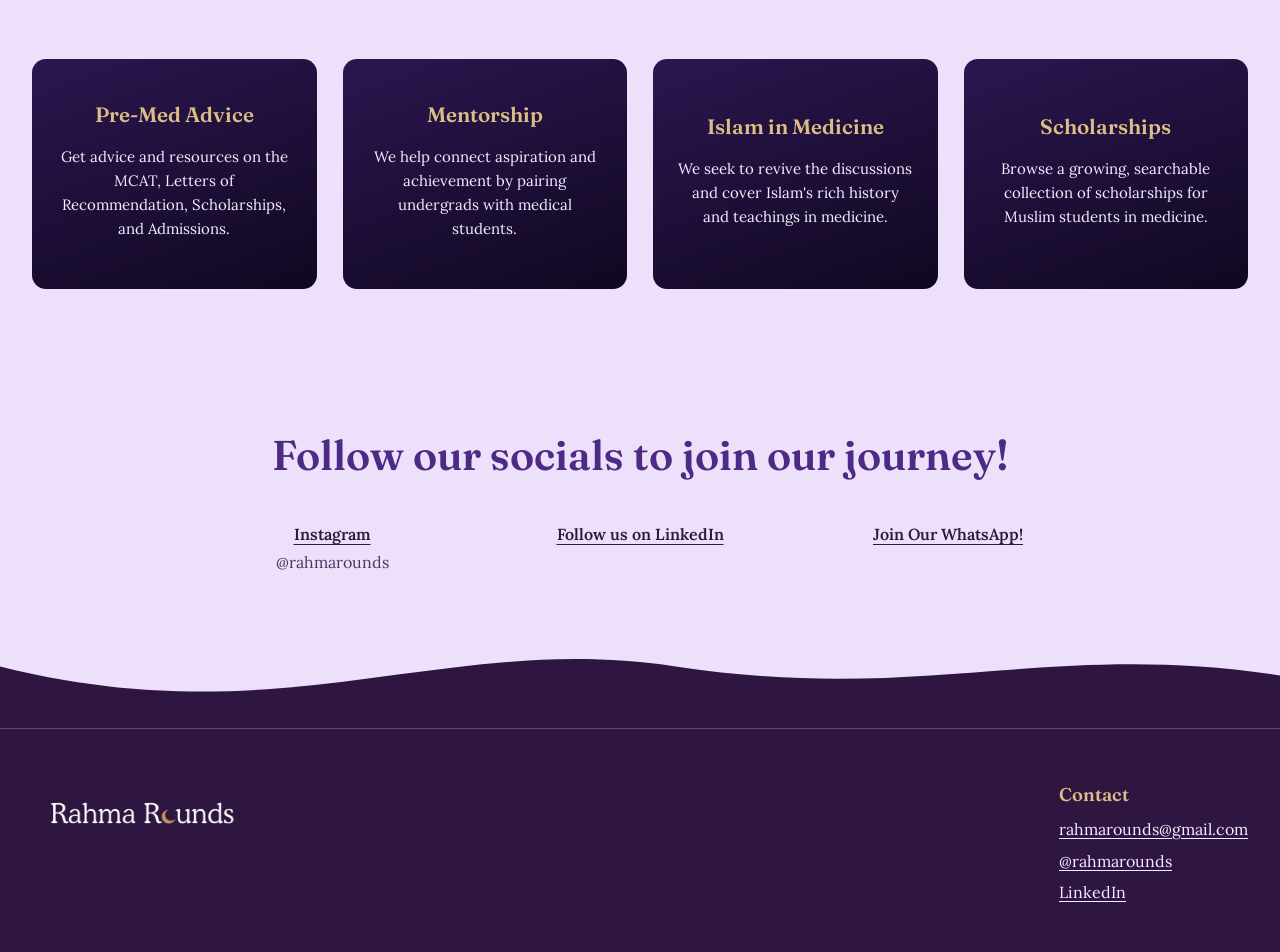
==== commit 6a97e1ca: "Added 10/9 RSVP" ====
--- a/index.html
+++ b/index.html
@@ -38,7 +38,7 @@
     <div class="hero-content">
       <h1>Guiding the next generation of Muslim physicians</h1>
       <p class="lede">Rahma Rounds walks with Muslim students from their first pre-med class through residency and beyond — with mentorship, scholarships, and a community grounded in faith.</p>
-      <a href="mentorship.html" class="btn btn-primary">Join Now</a>
+      <a href="https://docs.google.com/forms/d/e/1FAIpQLSeCow-V_0O1rIw8kspNDkBbgvJcvPWPnvNCck2QZ0S0YDrJoQ/viewform?usp=header" class="btn btn-primary">RSVP for our Next Event on 10/9!</a>
     </div>
   </div>
 </section>
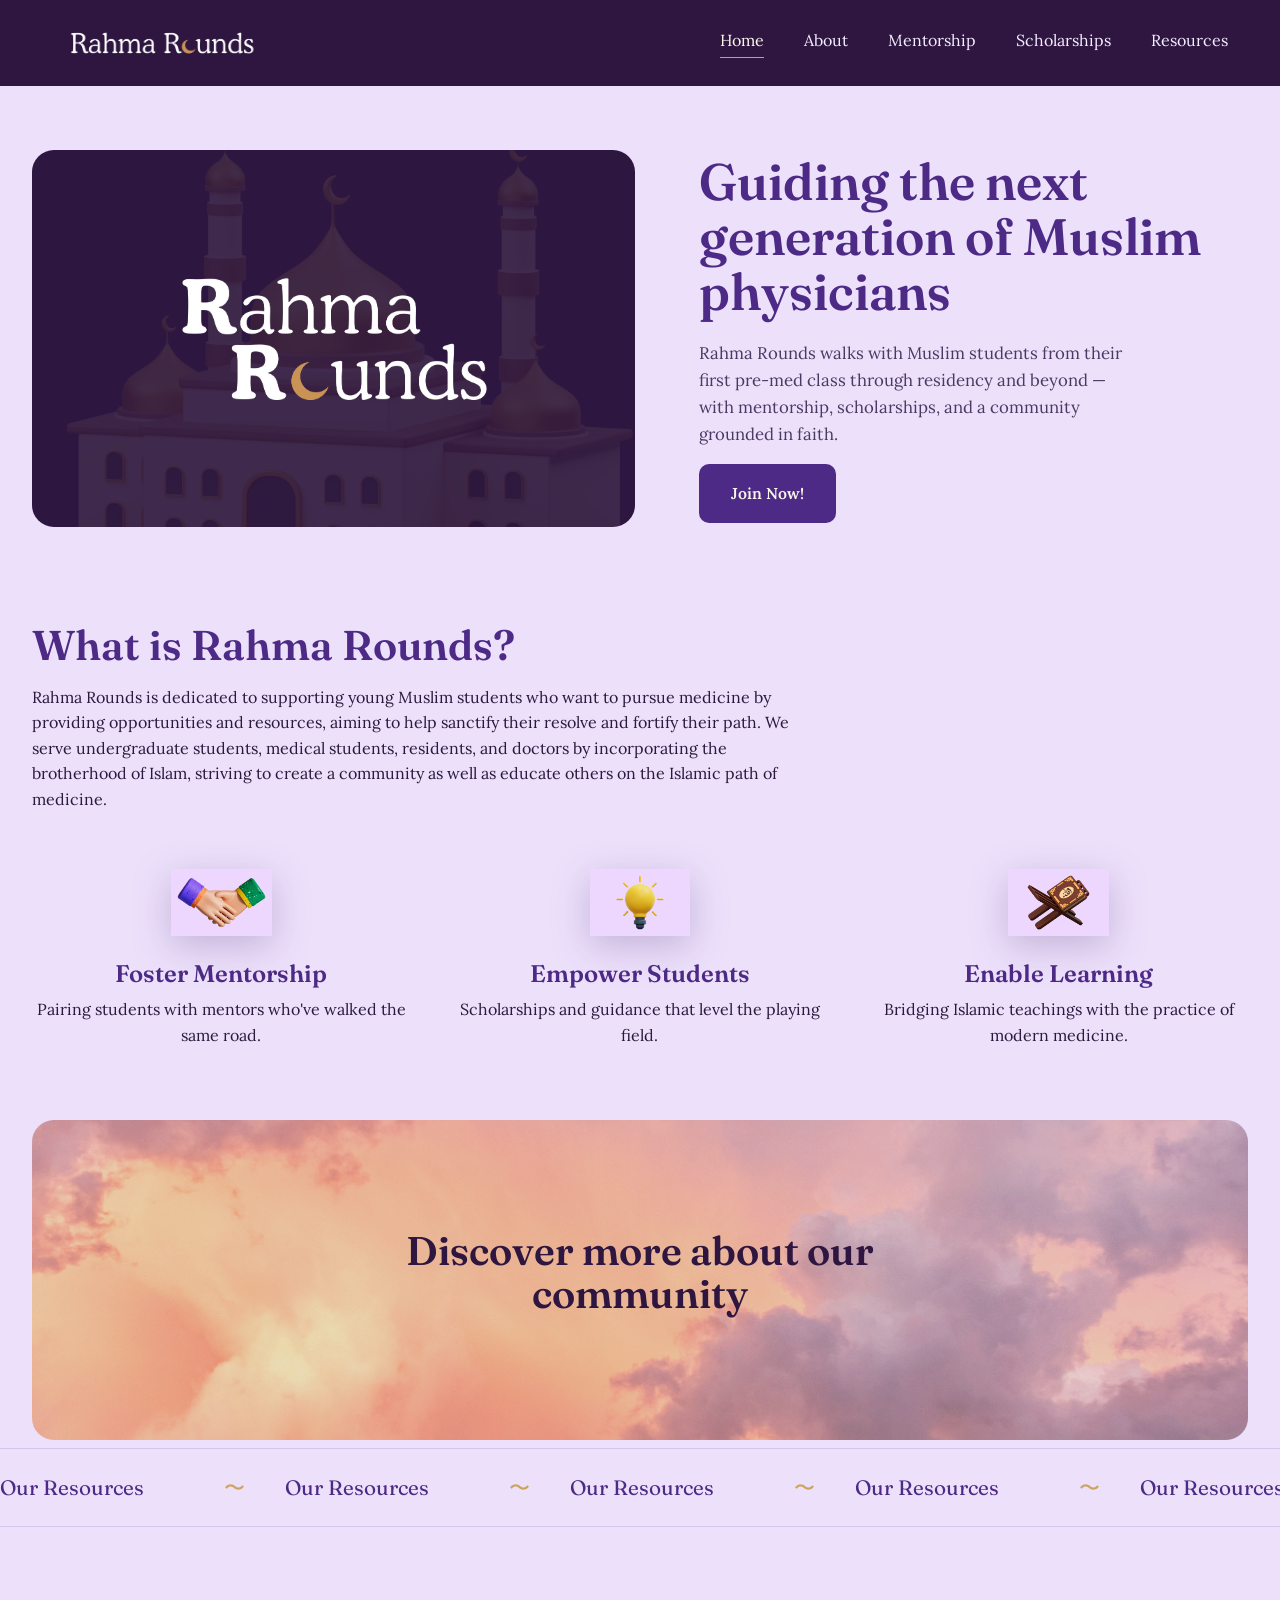
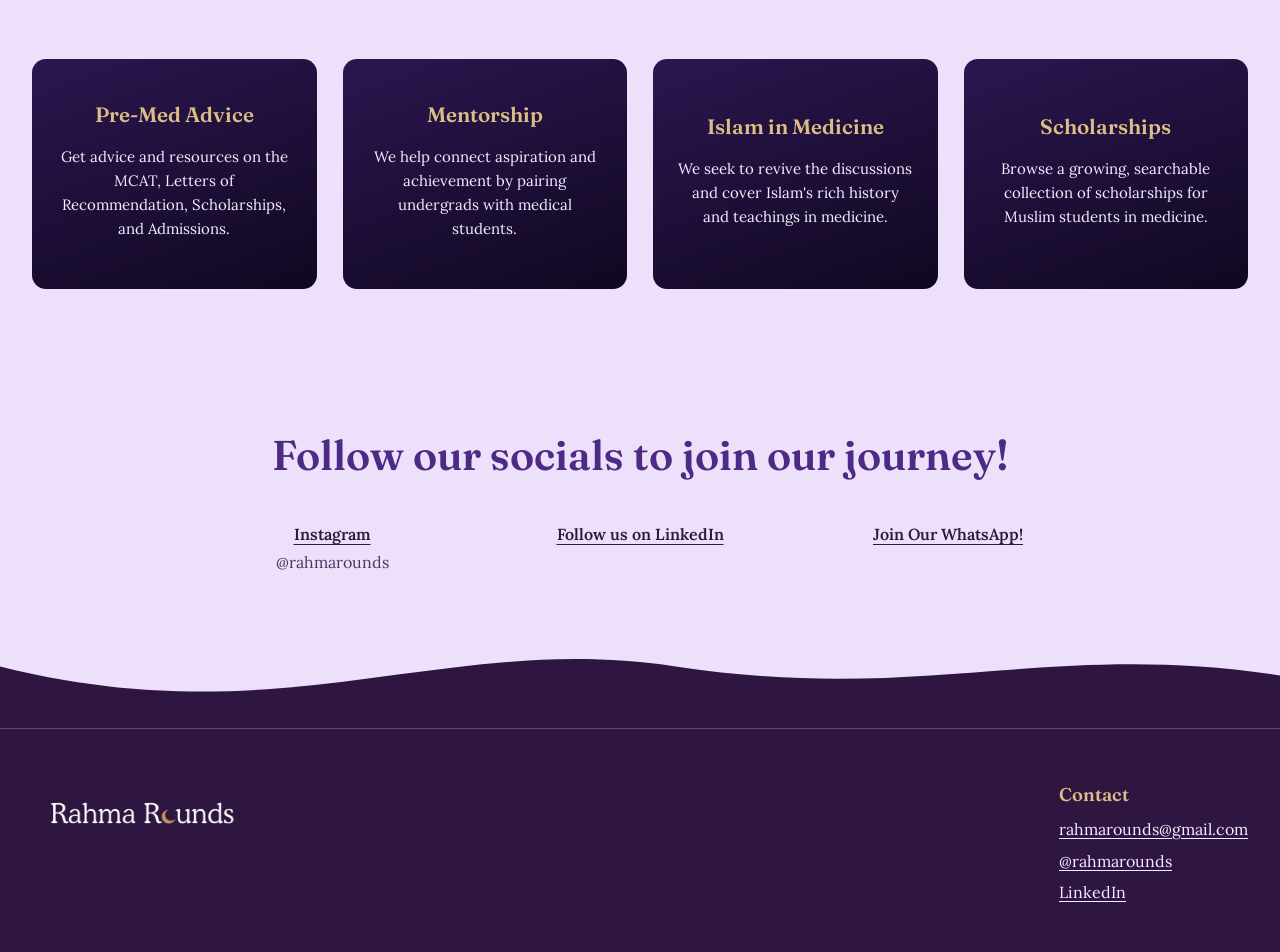
==== commit 3bfbfdfc: "Add files via upload" ====
--- a/index.html
+++ b/index.html
@@ -38,7 +38,7 @@
     <div class="hero-content">
       <h1>Guiding the next generation of Muslim physicians</h1>
       <p class="lede">Rahma Rounds walks with Muslim students from their first pre-med class through residency and beyond — with mentorship, scholarships, and a community grounded in faith.</p>
-      <a href="https://docs.google.com/forms/d/e/1FAIpQLSeCow-V_0O1rIw8kspNDkBbgvJcvPWPnvNCck2QZ0S0YDrJoQ/viewform?usp=header" class="btn btn-primary">RSVP for our Next Event on 10/9!</a>
+      <a href="https://linktr.ee/rahmarounds" class="btn btn-primary">Join Now!</a>
     </div>
   </div>
 </section>
